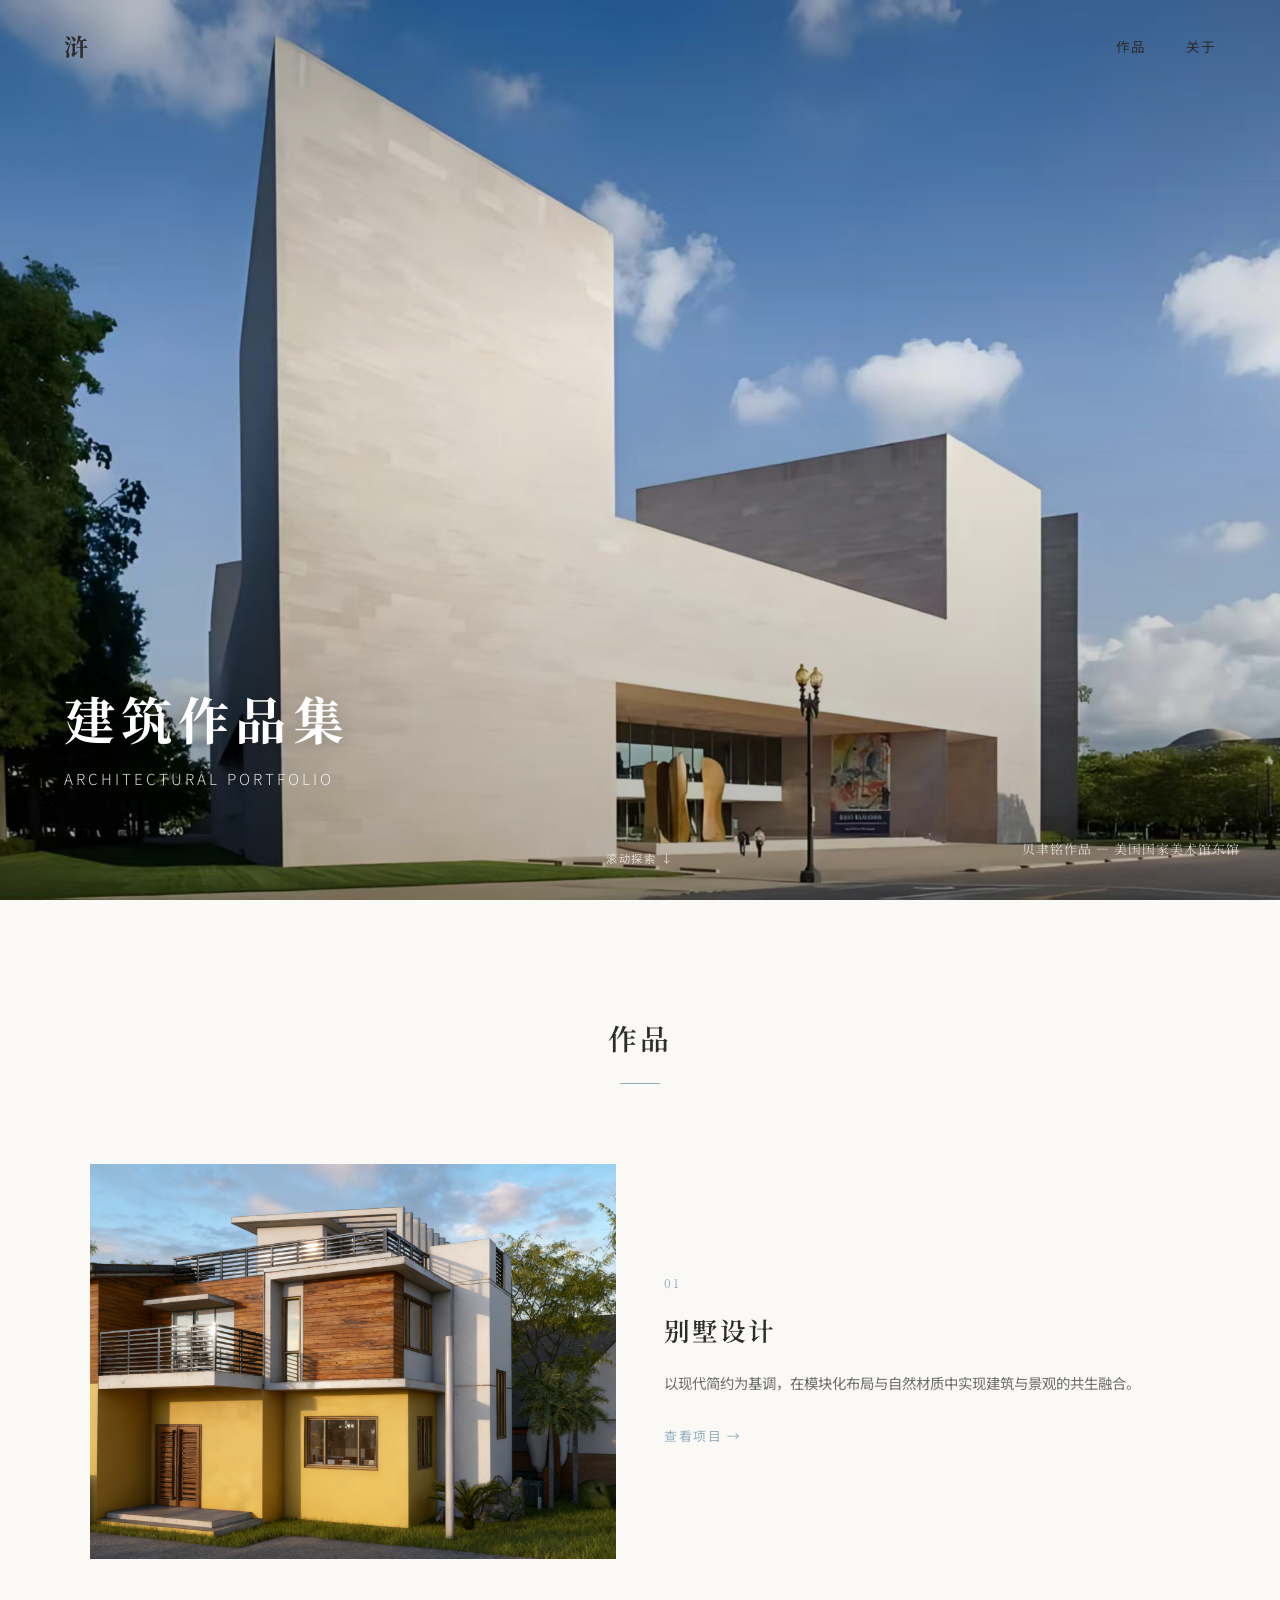
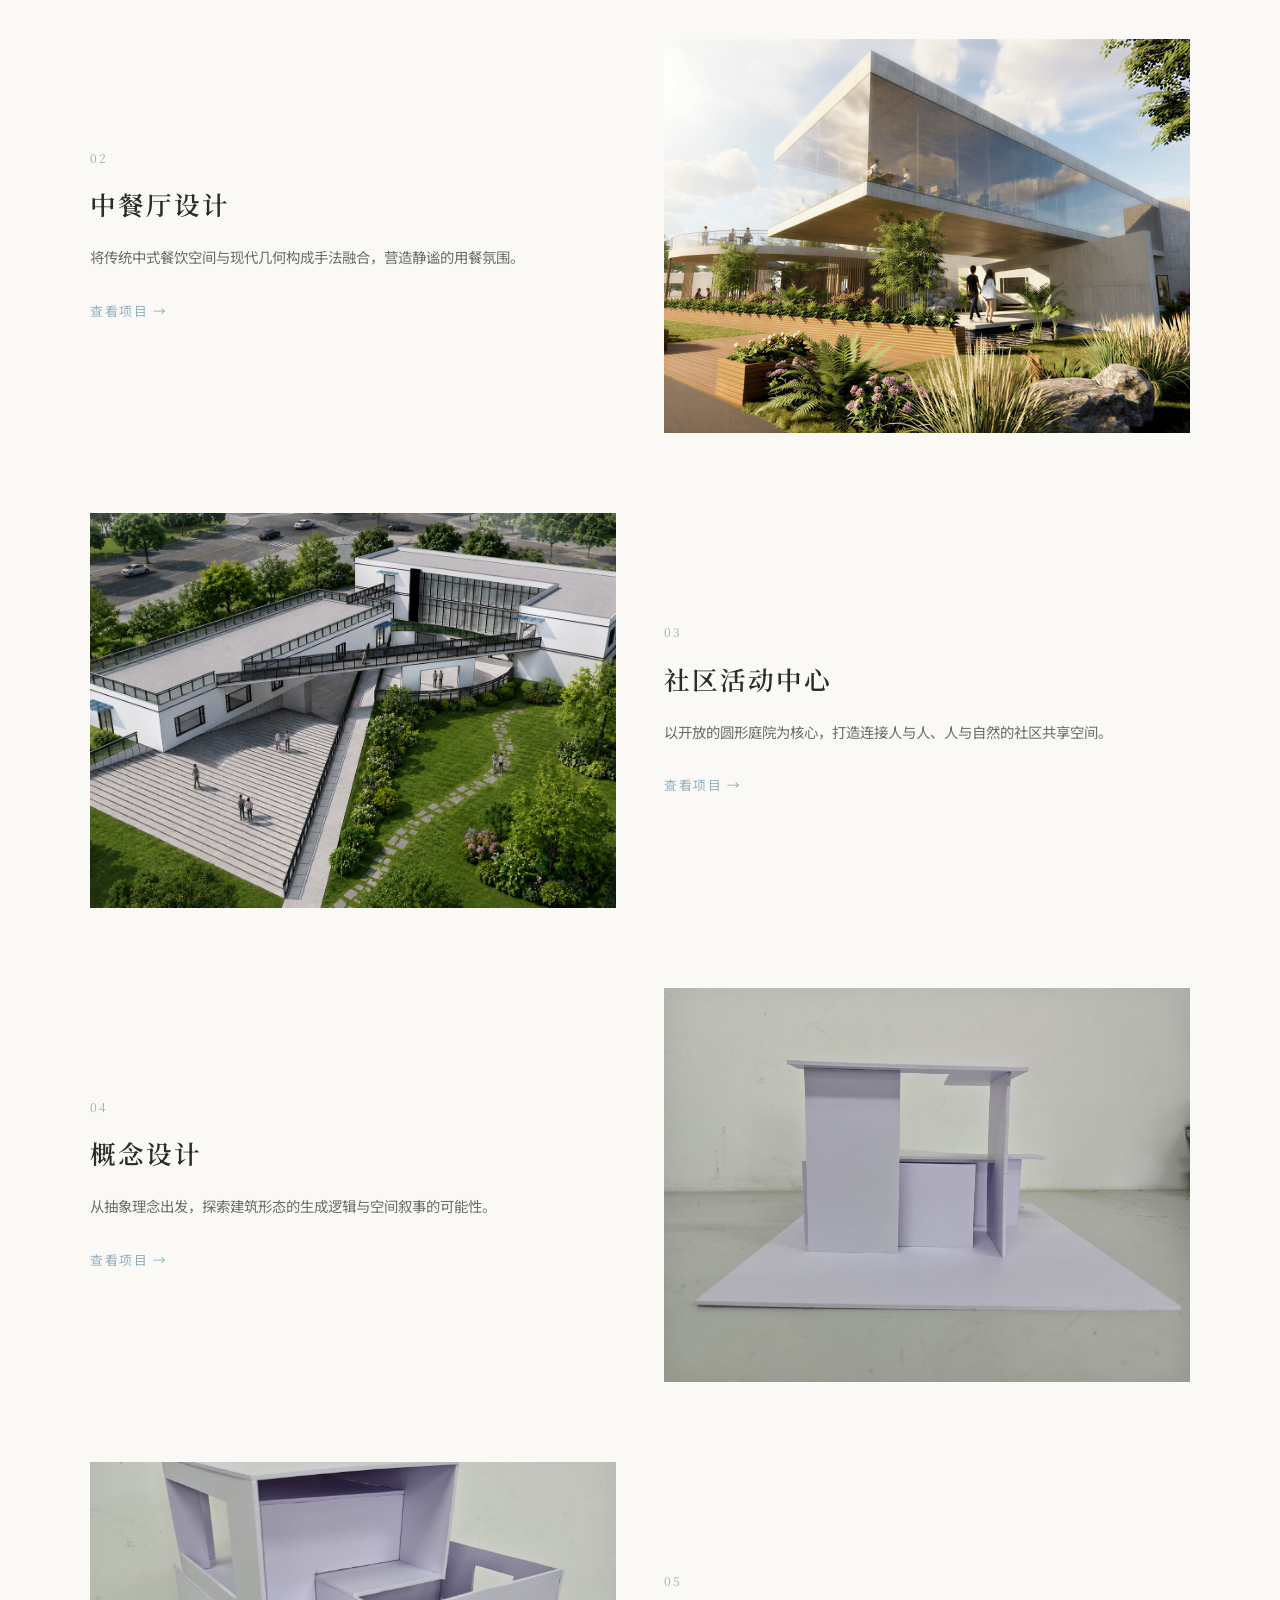
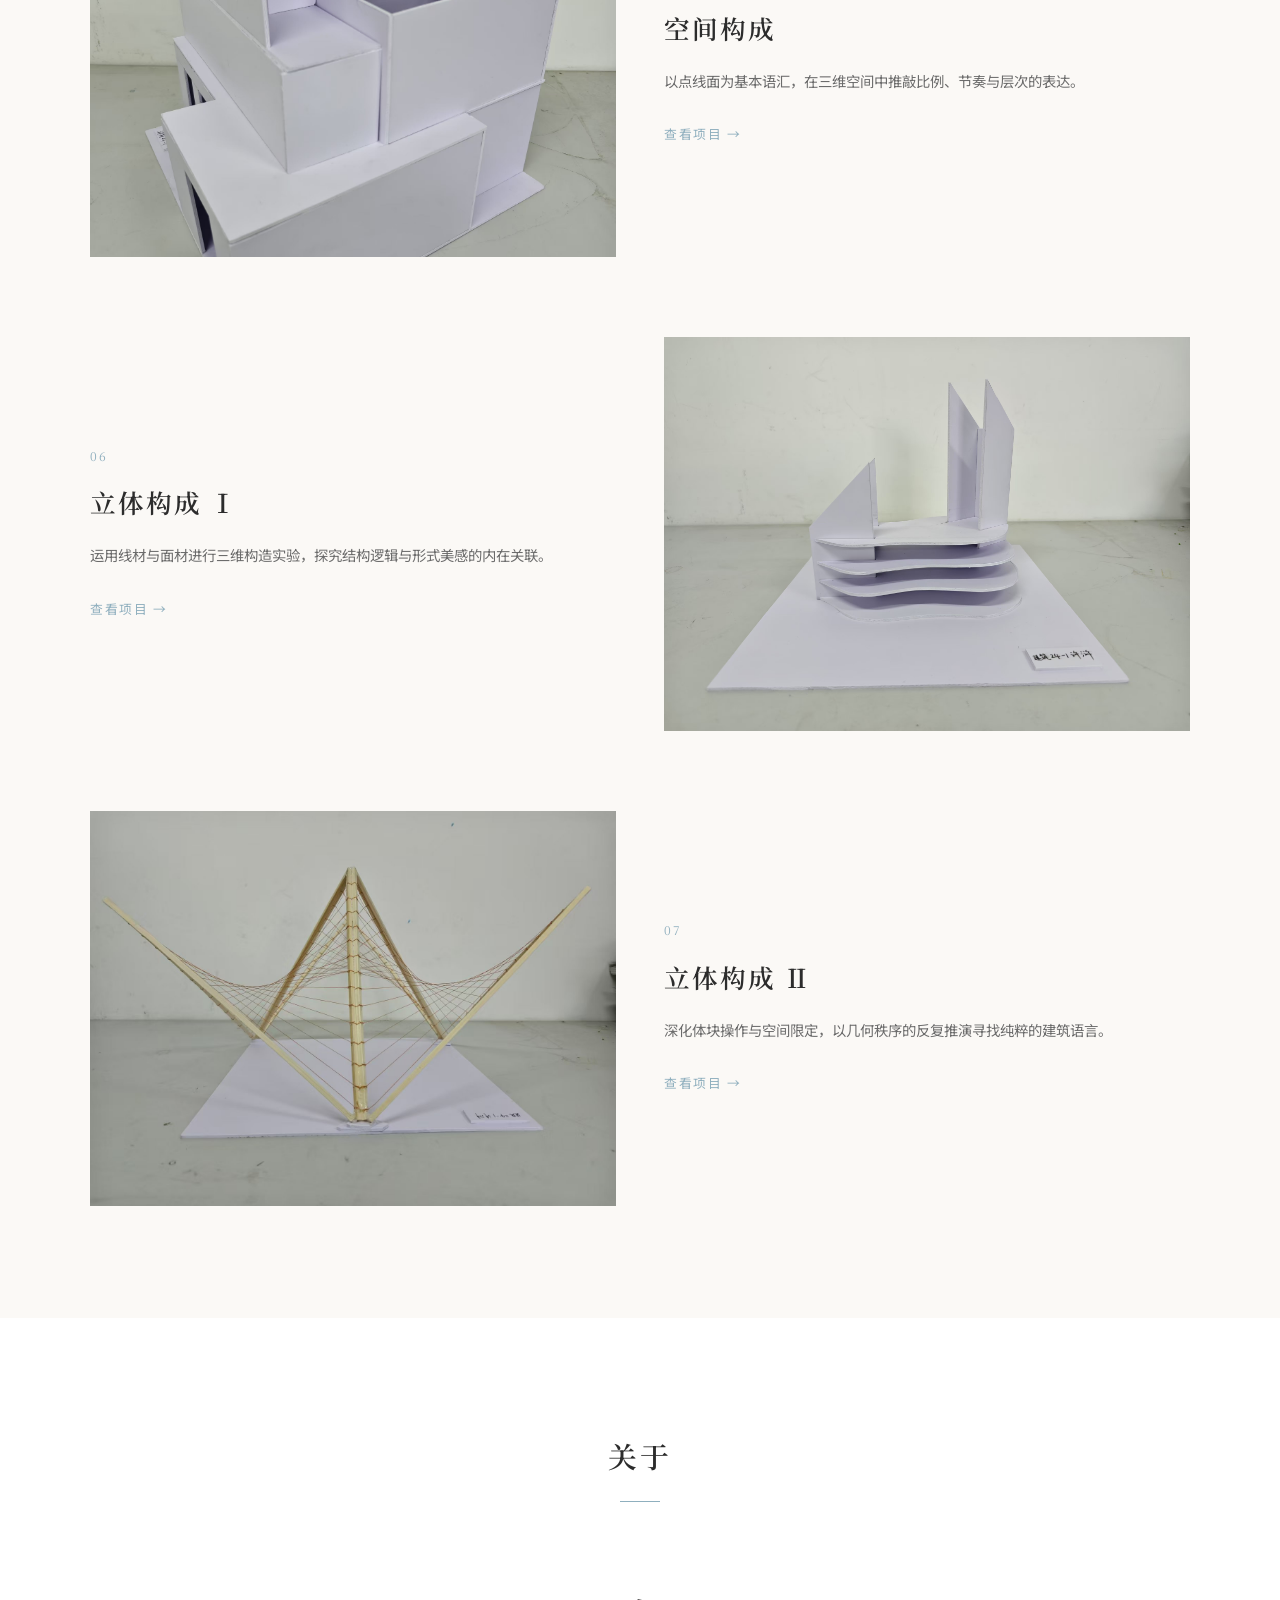
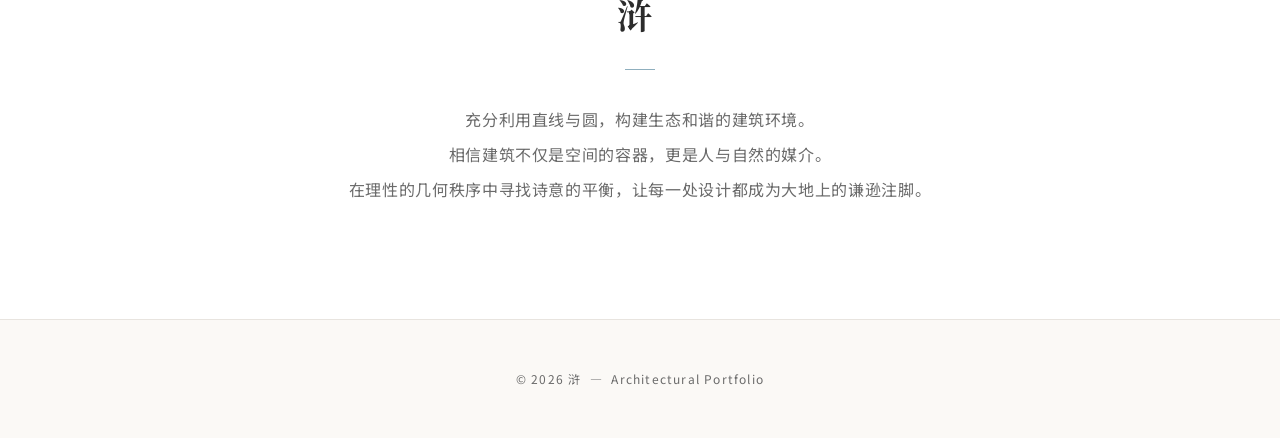
==== index.html @ f5b25f23 "建筑作品集 - 日系极简风格" ====
<!DOCTYPE html>
<html lang="zh-CN">
<head>
  <meta charset="UTF-8">
  <meta name="viewport" content="width=device-width, initial-scale=1.0">
  <title>浒 — 建筑设计作品集</title>
  <link rel="stylesheet" href="css/style.css">
</head>
<body>

  <!-- 导航栏 -->
  <nav class="nav" id="nav">
    <a href="#" class="nav-logo">浒</a>
    <ul class="nav-links">
      <li><a href="#projects">作品</a></li>
      <li><a href="#about">关于</a></li>
    </ul>
  </nav>

  <!-- 首屏大图 -->
  <section class="hero" id="hero">
    <img src="images/hero.jpg" alt="美国国家美术馆东馆 — 贝聿铭作品" class="hero-image" id="heroImg">
    <div class="hero-overlay"></div>
    <div class="hero-content">
      <h1 class="hero-title">建筑作品集</h1>
      <p class="hero-subtitle">ARCHITECTURAL PORTFOLIO</p>
    </div>
    <div class="hero-caption">贝聿铭作品 — 美国国家美术馆东馆</div>
    <div class="hero-scroll" id="heroScroll">滚动探索 ↓</div>
  </section>

  <!-- 作品列表 -->
  <section class="section projects" id="projects">
    <div class="section-header">
      <h2 class="section-title">作品</h2>
      <span class="section-line"></span>
    </div>

    <div class="projects-grid">

      <!-- 项目一：别墅 -->
      <a href="villa.html" class="project-card fade-in">
        <div class="project-image-wrap">
          <img src="images/villa/thumb.jpg" alt="别墅设计">
        </div>
        <div class="project-info">
          <p class="project-number">01</p>
          <h3 class="project-name">别墅设计</h3>
          <p class="project-desc">以现代简约为基调，在模块化布局与自然材质中实现建筑与景观的共生融合。</p>
          <span class="project-link">查看项目 →</span>
        </div>
      </a>

      <!-- 项目二：餐厅 -->
      <a href="restaurant.html" class="project-card fade-in">
        <div class="project-image-wrap">
          <img src="images/restaurant/thumb.jpg" alt="中餐厅设计">
        </div>
        <div class="project-info">
          <p class="project-number">02</p>
          <h3 class="project-name">中餐厅设计</h3>
          <p class="project-desc">将传统中式餐饮空间与现代几何构成手法融合，营造静谧的用餐氛围。</p>
          <span class="project-link">查看项目 →</span>
        </div>
      </a>

      <!-- 项目三：社区活动中心 -->
      <a href="community.html" class="project-card fade-in">
        <div class="project-image-wrap">
          <img src="images/community/thumb.jpg" alt="社区活动中心">
        </div>
        <div class="project-info">
          <p class="project-number">03</p>
          <h3 class="project-name">社区活动中心</h3>
          <p class="project-desc">以开放的圆形庭院为核心，打造连接人与人、人与自然的社区共享空间。</p>
          <span class="project-link">查看项目 →</span>
        </div>
      </a>

      <!-- 模块四：概念设计 -->
      <a href="concept.html" class="project-card fade-in">
        <div class="project-image-wrap">
          <img src="images/concept/thumb.jpg" alt="概念设计">
        </div>
        <div class="project-info">
          <p class="project-number">04</p>
          <h3 class="project-name">概念设计</h3>
          <p class="project-desc">从抽象理念出发，探索建筑形态的生成逻辑与空间叙事的可能性。</p>
          <span class="project-link">查看项目 →</span>
        </div>
      </a>

      <!-- 模块五：空间构成 -->
      <a href="spatial.html" class="project-card fade-in">
        <div class="project-image-wrap">
          <img src="images/spatial/thumb.jpg" alt="空间构成">
        </div>
        <div class="project-info">
          <p class="project-number">05</p>
          <h3 class="project-name">空间构成</h3>
          <p class="project-desc">以点线面为基本语汇，在三维空间中推敲比例、节奏与层次的表达。</p>
          <span class="project-link">查看项目 →</span>
        </div>
      </a>

      <!-- 模块六：立体构成 Ⅰ -->
      <a href="solid1.html" class="project-card fade-in">
        <div class="project-image-wrap">
          <img src="images/solid1/thumb.jpg" alt="立体构成 Ⅰ">
        </div>
        <div class="project-info">
          <p class="project-number">06</p>
          <h3 class="project-name">立体构成 Ⅰ</h3>
          <p class="project-desc">运用线材与面材进行三维构造实验，探究结构逻辑与形式美感的内在关联。</p>
          <span class="project-link">查看项目 →</span>
        </div>
      </a>

      <!-- 模块七：立体构成 Ⅱ -->
      <a href="solid2.html" class="project-card fade-in">
        <div class="project-image-wrap">
          <img src="images/solid2/thumb.jpg" alt="立体构成 Ⅱ">
        </div>
        <div class="project-info">
          <p class="project-number">07</p>
          <h3 class="project-name">立体构成 Ⅱ</h3>
          <p class="project-desc">深化体块操作与空间限定，以几何秩序的反复推演寻找纯粹的建筑语言。</p>
          <span class="project-link">查看项目 →</span>
        </div>
      </a>

    </div>
  </section>

  <!-- 关于我 -->
  <section class="section about" id="about">
    <div class="section-header">
      <h2 class="section-title">关于</h2>
      <span class="section-line"></span>
    </div>
    <div class="about-inner fade-in">
      <h3 class="about-name">浒</h3>
      <p class="about-philosophy">
        充分利用直线与圆，构建生态和谐的建筑环境。<br>
        相信建筑不仅是空间的容器，更是人与自然的媒介。<br>
        在理性的几何秩序中寻找诗意的平衡，让每一处设计都成为大地上的谦逊注脚。
      </p>
    </div>
  </section>

  <!-- 页脚 -->
  <footer class="footer">
    <p class="footer-text">© 2026 浒 &nbsp;—&nbsp; Architectural Portfolio</p>
  </footer>

  <script src="js/main.js"></script>
</body>
</html>
---- css/style.css ----
/* ===== 日系极简 建筑作品集 ===== */
/* 浒 — Architectural Portfolio */

@import url('https://fonts.googleapis.com/css2?family=Noto+Sans+SC:wght@300;400;500&family=Noto+Serif+SC:wght@400;600;700&display=swap');

:root {
  --white: #FFFFFF;
  --cream: #FBF9F6;
  --light-blue: #C4DCE8;
  --blue-gray: #8FAFBE;
  --text: #2C2C2C;
  --text-light: #6B6B6B;
  --border: #E8E4DF;
  --shadow: rgba(0, 0, 0, 0.04);
  --transition: 0.4s cubic-bezier(0.25, 0.46, 0.45, 0.94);
}

* {
  margin: 0;
  padding: 0;
  box-sizing: border-box;
}

html {
  scroll-behavior: smooth;
  font-size: 16px;
}

body {
  font-family: 'Noto Sans SC', -apple-system, 'Microsoft YaHei', sans-serif;
  color: var(--text);
  background: var(--white);
  line-height: 1.8;
  -webkit-font-smoothing: antialiased;
}

/* ===== 导航 ===== */
.nav {
  position: fixed;
  top: 0;
  left: 0;
  right: 0;
  z-index: 100;
  padding: 1.5rem 4rem;
  display: flex;
  justify-content: space-between;
  align-items: center;
  transition: background 0.4s ease, padding 0.4s ease;
}

.nav.scrolled {
  background: rgba(255, 255, 255, 0.92);
  backdrop-filter: blur(12px);
  padding: 0.8rem 4rem;
  border-bottom: 1px solid var(--border);
}

.nav-logo {
  font-family: 'Noto Serif SC', serif;
  font-size: 1.5rem;
  font-weight: 700;
  letter-spacing: 0.15em;
  color: var(--text);
  text-decoration: none;
}

.nav-links {
  display: flex;
  gap: 2.5rem;
  list-style: none;
}

.nav-links a {
  text-decoration: none;
  color: var(--text);
  font-size: 0.85rem;
  font-weight: 400;
  letter-spacing: 0.08em;
  position: relative;
  padding-bottom: 4px;
}

.nav-links a::after {
  content: '';
  position: absolute;
  bottom: 0;
  left: 0;
  width: 0;
  height: 1px;
  background: var(--blue-gray);
  transition: width var(--transition);
}

.nav-links a:hover::after {
  width: 100%;
}

/* ===== 首屏大图 ===== */
.hero {
  position: relative;
  width: 100%;
  height: 100vh;
  overflow: hidden;
}

.hero-image {
  width: 100%;
  height: 100%;
  object-fit: cover;
  animation: heroZoom 1.6s ease-out;
}

@keyframes heroZoom {
  from {
    transform: scale(1.08);
  }
  to {
    transform: scale(1);
  }
}

.hero-overlay {
  position: absolute;
  inset: 0;
  background: linear-gradient(
    to bottom,
    rgba(0, 0, 0, 0.15) 0%,
    rgba(0, 0, 0, 0.05) 40%,
    rgba(0, 0, 0, 0.3) 100%
  );
}

.hero-content {
  position: absolute;
  bottom: 12%;
  left: 4rem;
  color: #fff;
}

.hero-title {
  font-family: 'Noto Serif SC', serif;
  font-size: 3.2rem;
  font-weight: 700;
  letter-spacing: 0.12em;
  line-height: 1.3;
  text-shadow: 0 2px 20px rgba(0, 0, 0, 0.2);
}

.hero-subtitle {
  margin-top: 0.8rem;
  font-size: 0.95rem;
  font-weight: 300;
  letter-spacing: 0.2em;
  opacity: 0.85;
}

.hero-caption {
  position: absolute;
  bottom: 2.5rem;
  right: 2.5rem;
  color: rgba(255, 255, 255, 0.75);
  font-family: 'Noto Serif SC', serif;
  font-size: 0.8rem;
  letter-spacing: 0.08em;
}

.hero-scroll {
  position: absolute;
  bottom: 2rem;
  left: 50%;
  transform: translateX(-50%);
  color: rgba(255, 255, 255, 0.7);
  font-size: 0.7rem;
  letter-spacing: 0.15em;
  animation: scrollBounce 2s ease-in-out infinite;
  cursor: pointer;
}

@keyframes scrollBounce {
  0%, 100% { transform: translateX(-50%) translateY(0); opacity: 0.7; }
  50% { transform: translateX(-50%) translateY(8px); opacity: 0.4; }
}

/* ===== 区块通用 ===== */
.section {
  padding: 7rem 4rem;
}

.section-header {
  text-align: center;
  margin-bottom: 5rem;
}

.section-title {
  font-family: 'Noto Serif SC', serif;
  font-size: 1.8rem;
  font-weight: 600;
  letter-spacing: 0.1em;
  color: var(--text);
}

.section-line {
  display: block;
  width: 40px;
  height: 1px;
  background: var(--blue-gray);
  margin: 1.2rem auto 0;
}

/* ===== 项目列表 ===== */
.projects {
  background: var(--cream);
}

.projects-grid {
  display: flex;
  flex-direction: column;
  gap: 5rem;
  max-width: 1100px;
  margin: 0 auto;
}

.project-card {
  display: grid;
  grid-template-columns: 1fr 1fr;
  gap: 3rem;
  align-items: center;
  cursor: pointer;
  text-decoration: none;
  color: var(--text);
}

.project-card:nth-child(even) {
  direction: rtl;
}

.project-card:nth-child(even) .project-info {
  direction: ltr;
}

.project-image-wrap {
  position: relative;
  overflow: hidden;
  aspect-ratio: 4 / 3;
  direction: ltr;
}

.project-image-wrap img {
  width: 100%;
  height: 100%;
  object-fit: cover;
  transition: transform 0.6s cubic-bezier(0.25, 0.46, 0.45, 0.94);
}

.project-card:hover .project-image-wrap img {
  transform: scale(1.04);
}

.project-info {
  direction: ltr;
}

.project-number {
  font-family: 'Noto Serif SC', serif;
  font-size: 0.75rem;
  color: var(--blue-gray);
  letter-spacing: 0.2em;
  margin-bottom: 0.8rem;
}

.project-name {
  font-family: 'Noto Serif SC', serif;
  font-size: 1.6rem;
  font-weight: 600;
  letter-spacing: 0.08em;
  margin-bottom: 1rem;
}

.project-desc {
  font-size: 0.9rem;
  color: var(--text-light);
  line-height: 1.9;
  margin-bottom: 1.5rem;
}

.project-link {
  display: inline-flex;
  align-items: center;
  gap: 0.5rem;
  font-size: 0.8rem;
  letter-spacing: 0.12em;
  color: var(--blue-gray);
  padding-bottom: 2px;
  border-bottom: 1px solid transparent;
  transition: border-color var(--transition);
}

.project-card:hover .project-link {
  border-bottom-color: var(--blue-gray);
}

/* ===== 关于我 ===== */
.about {
  background: var(--white);
}

.about-inner {
  max-width: 720px;
  margin: 0 auto;
  text-align: center;
}

.about-name {
  font-family: 'Noto Serif SC', serif;
  font-size: 2.2rem;
  font-weight: 700;
  letter-spacing: 0.3em;
  margin-bottom: 1.5rem;
}

.about-philosophy {
  font-size: 1rem;
  color: var(--text-light);
  line-height: 2.2;
  letter-spacing: 0.04em;
}

.about-philosophy::before {
  content: '';
  display: block;
  width: 30px;
  height: 1px;
  background: var(--blue-gray);
  margin: 0 auto 2rem;
}

/* ===== 页脚 ===== */
.footer {
  background: var(--cream);
  padding: 3rem 4rem;
  text-align: center;
  border-top: 1px solid var(--border);
}

.footer-text {
  font-size: 0.75rem;
  color: var(--text-light);
  letter-spacing: 0.1em;
}

/* ===== 项目详情页 ===== */
.detail-page {
  padding-top: 80px;
}

.detail-hero {
  width: 100%;
  max-height: 80vh;
  overflow: hidden;
  background: var(--cream);
  text-align: center;
}

.detail-hero img {
  max-width: 100%;
  max-height: 80vh;
  object-fit: contain;
  display: block;
  margin: 0 auto;
}

.detail-header {
  max-width: 800px;
  margin: 4rem auto 0;
  padding: 0 2rem;
  text-align: center;
}

.detail-title {
  font-family: 'Noto Serif SC', serif;
  font-size: 2rem;
  font-weight: 700;
  letter-spacing: 0.1em;
}

.detail-subtitle {
  display: block;
  font-size: 0.85rem;
  color: var(--blue-gray);
  letter-spacing: 0.2em;
  margin-top: 0.8rem;
}

.detail-gallery {
  max-width: 1000px;
  margin: 4rem auto;
  padding: 0 2rem;
  display: flex;
  flex-direction: column;
  gap: 2.5rem;
}

.detail-gallery img {
  width: 100%;
  display: block;
  box-shadow: 0 2px 20px var(--shadow);
}

/* ===== 返回按钮 ===== */
.back-link {
  position: fixed;
  top: 1.5rem;
  left: 2rem;
  z-index: 100;
  display: flex;
  align-items: center;
  gap: 0.5rem;
  text-decoration: none;
  color: var(--text);
  font-size: 0.8rem;
  letter-spacing: 0.1em;
  padding: 0.5rem 1rem;
  background: rgba(255, 255, 255, 0.85);
  backdrop-filter: blur(8px);
  border-radius: 2px;
}

.back-link:hover {
  background: rgba(255, 255, 255, 1);
}

/* ===== 渐入动画 ===== */
.fade-in {
  opacity: 0;
  transform: translateY(30px);
  transition: opacity 0.8s ease, transform 0.8s ease;
}

.fade-in.visible {
  opacity: 1;
  transform: translateY(0);
}

/* ===== 响应式 ===== */
@media (max-width: 768px) {
  .nav {
    padding: 1rem 1.5rem;
  }
  .nav.scrolled {
    padding: 0.6rem 1.5rem;
  }
  .nav-links {
    gap: 1.2rem;
  }
  .nav-links a {
    font-size: 0.75rem;
  }

  .hero-content {
    left: 1.5rem;
  }
  .hero-title {
    font-size: 2rem;
  }
  .hero-subtitle {
    font-size: 0.8rem;
  }
  .hero-caption {
    bottom: 1.5rem;
    right: 1.2rem;
    font-size: 0.7rem;
  }

  .section {
    padding: 4rem 1.5rem;
  }
  .section-title {
    font-size: 1.4rem;
  }

  .project-card {
    grid-template-columns: 1fr;
    gap: 1.5rem;
  }
  .project-card:nth-child(even) {
    direction: ltr;
  }
  .project-name {
    font-size: 1.3rem;
  }

  .about-name {
    font-size: 1.6rem;
  }
  .about-philosophy {
    font-size: 0.9rem;
  }

  .detail-title {
    font-size: 1.5rem;
  }
}
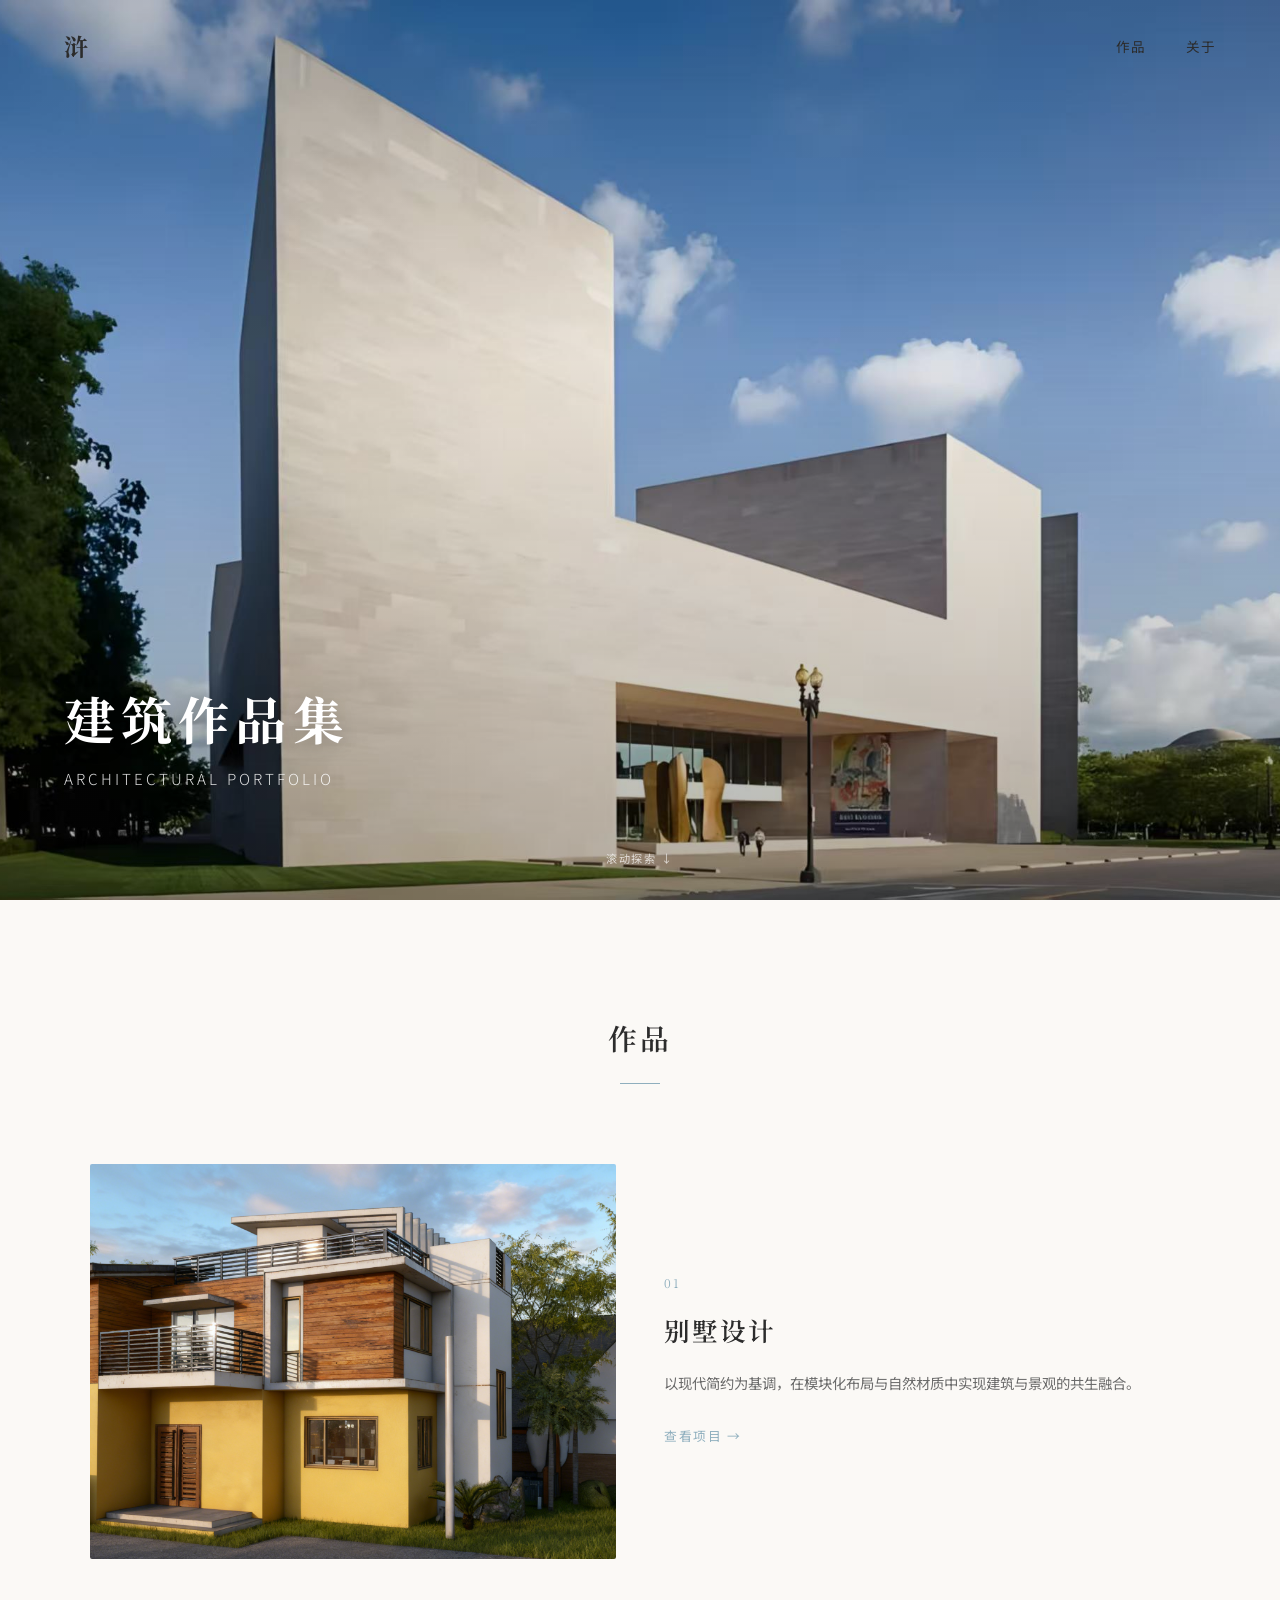
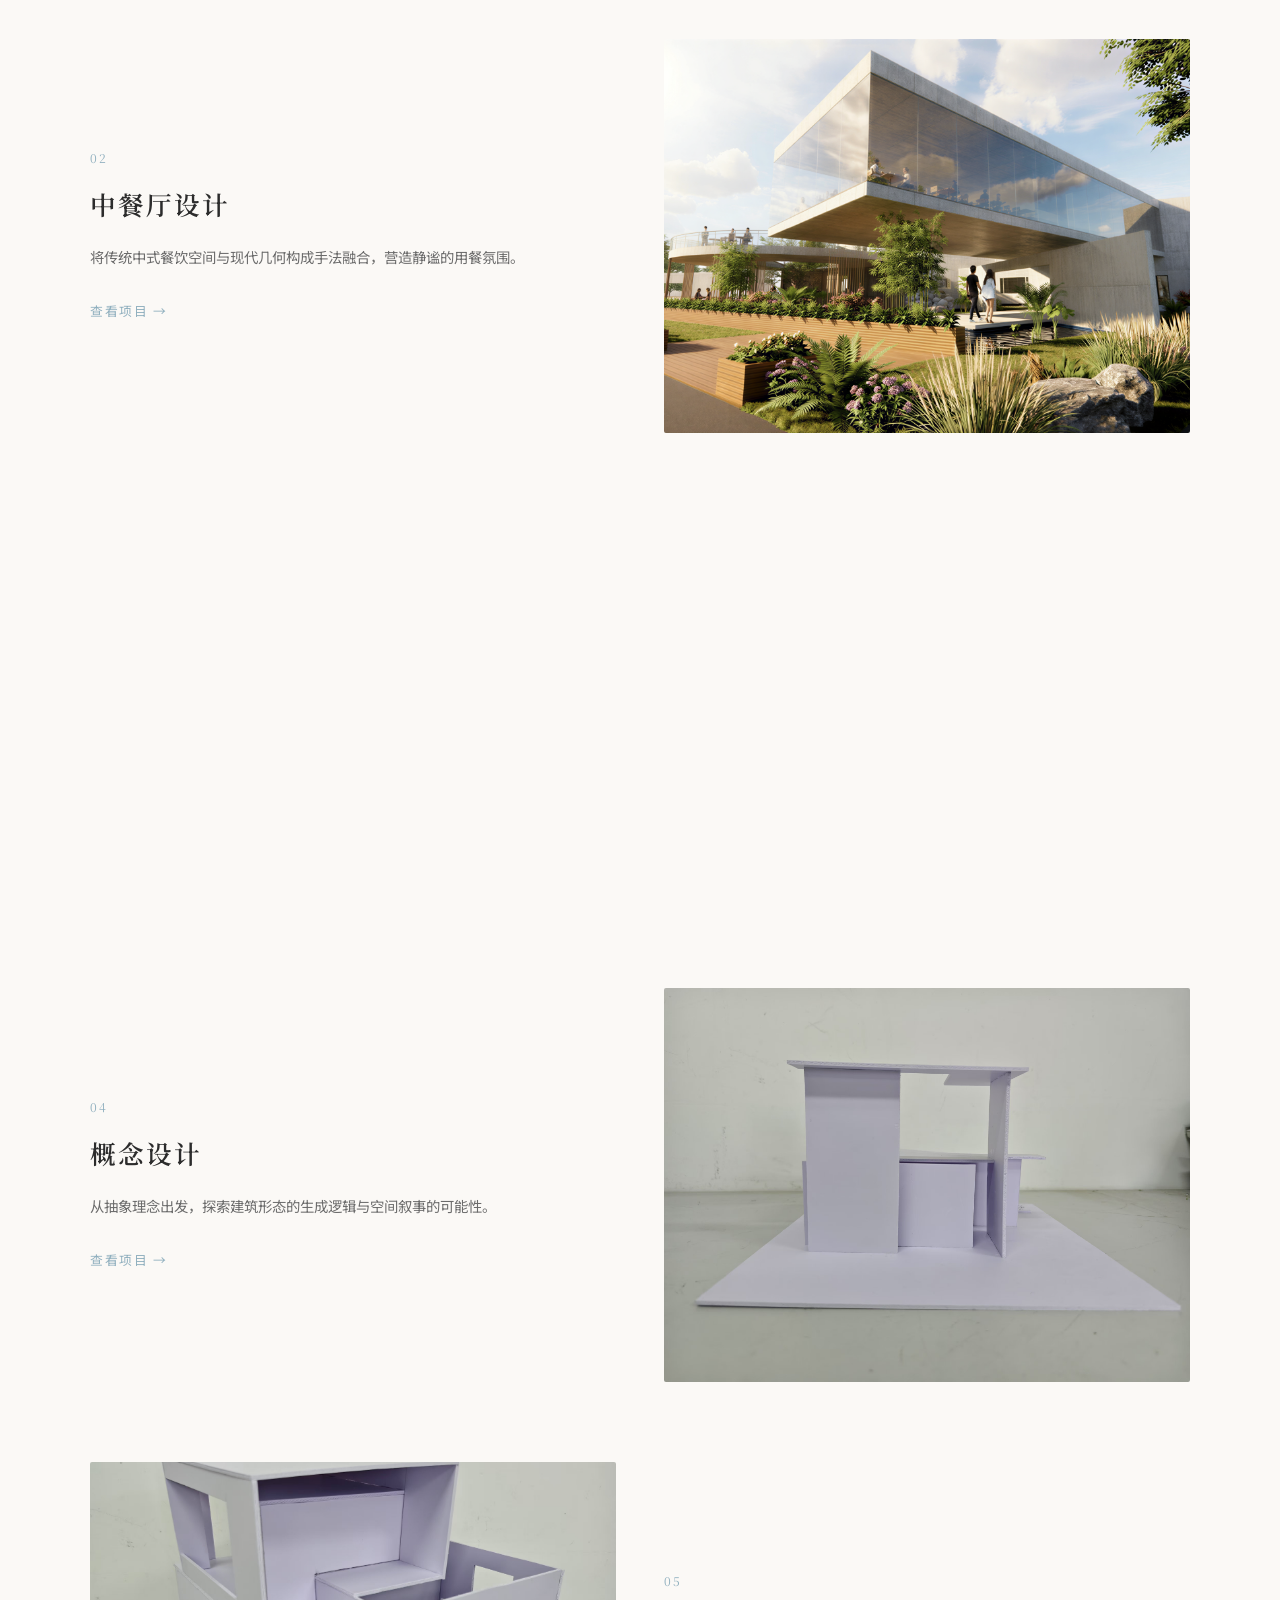
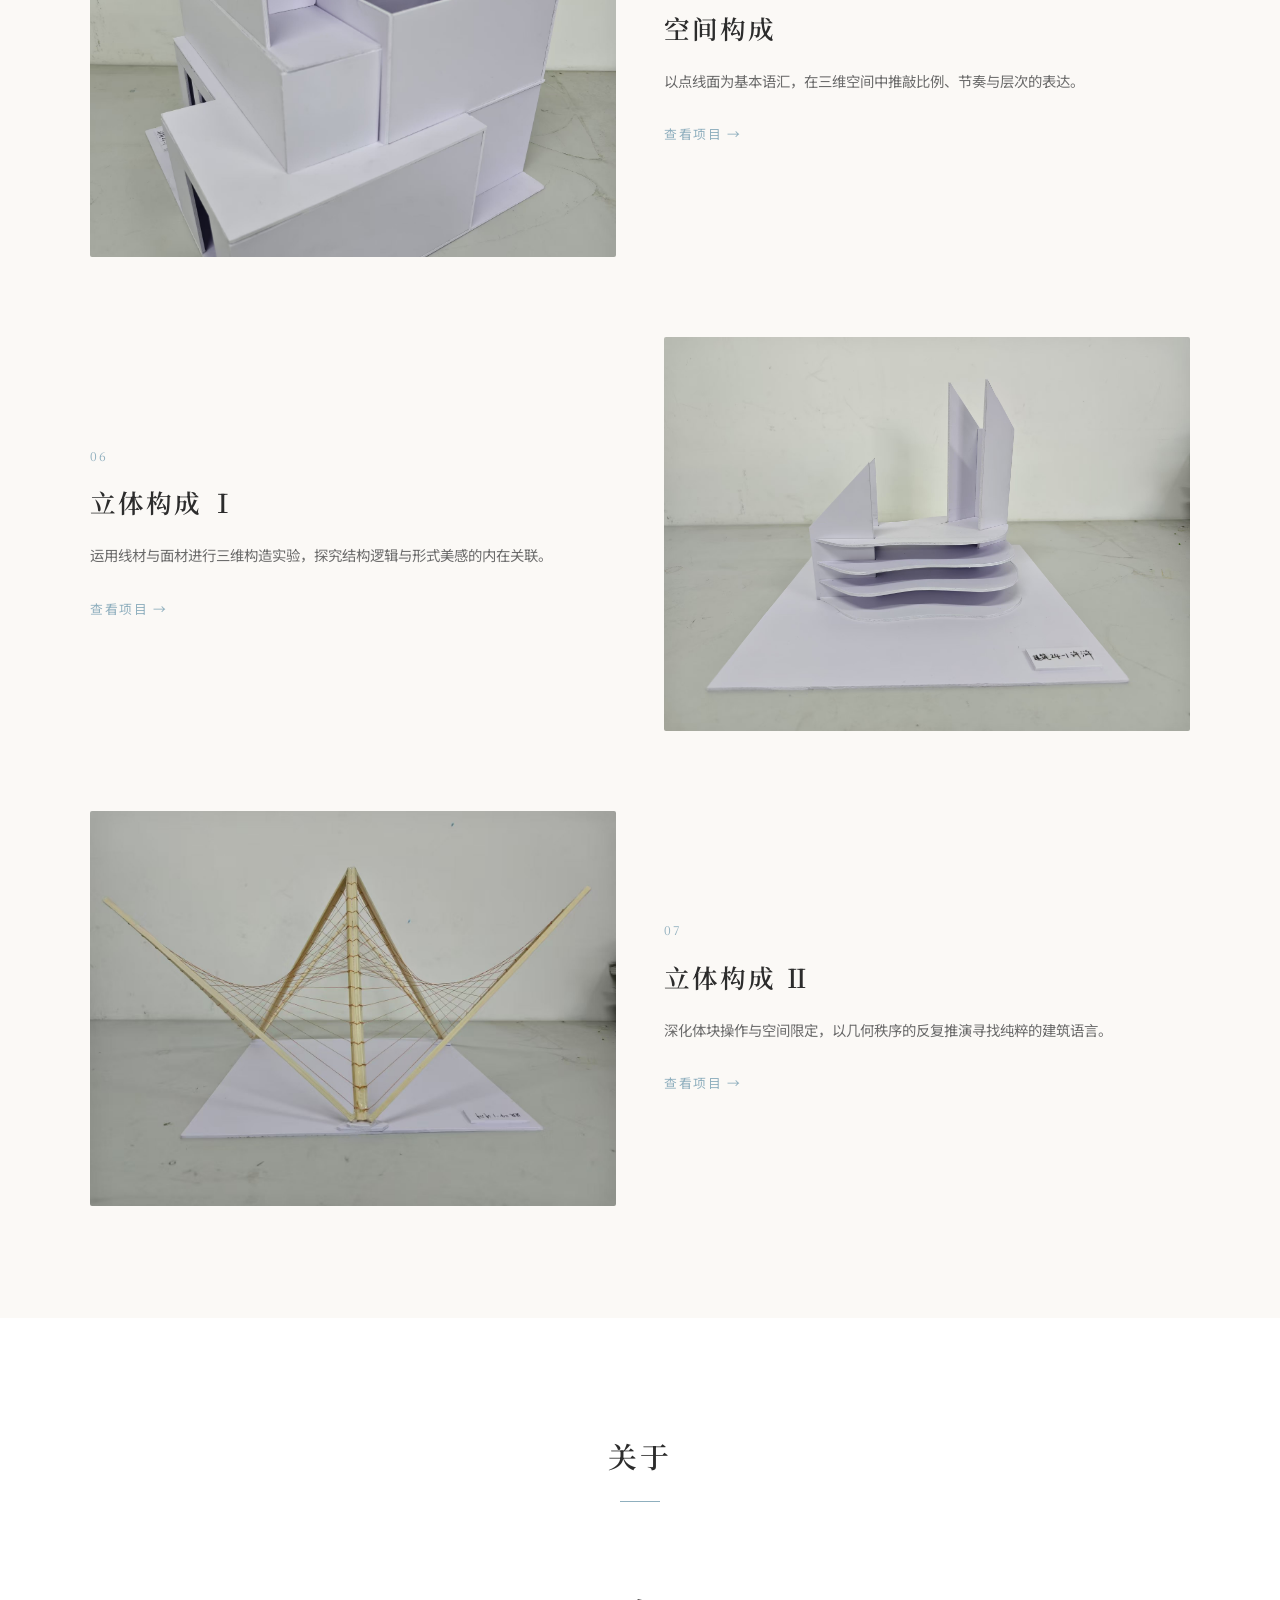
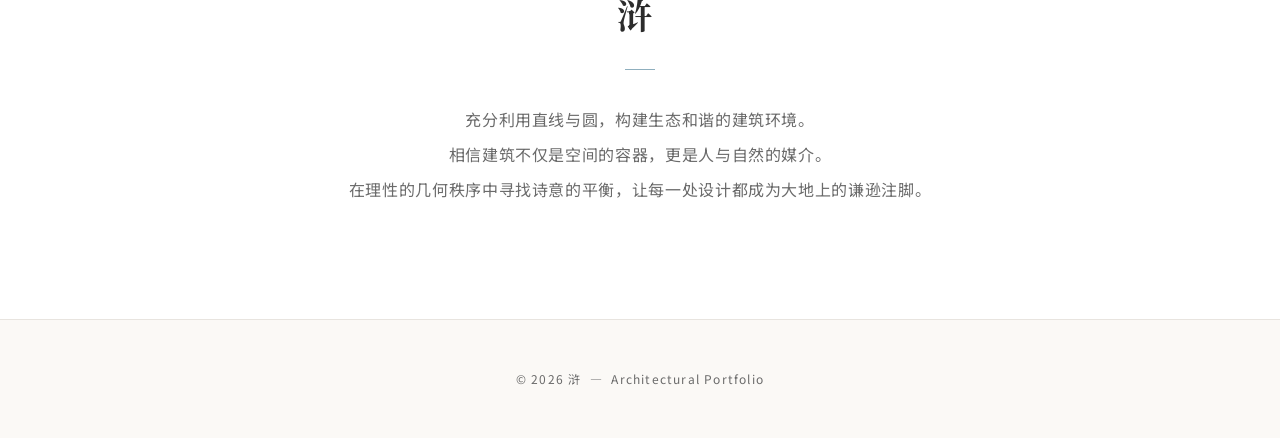
==== commit 50859f0d: "UI升级：灯箱效果、滚动进度条、回到顶部、图片懒加载、悬停动效" ====
--- a/index.html
+++ b/index.html
@@ -4,9 +4,12 @@
   <meta charset="UTF-8">
   <meta name="viewport" content="width=device-width, initial-scale=1.0">
   <title>浒 — 建筑设计作品集</title>
+  <link rel="icon" href="data:image/svg+xml,<svg xmlns='http://www.w3.org/2000/svg' viewBox='0 0 100 100'><rect width='100' height='100' rx='8' fill='%232C2C2C'/><text x='50' y='68' text-anchor='middle' fill='%23fff' font-size='52' font-family='serif'>浒</text></svg>">
   <link rel="stylesheet" href="css/style.css">
 </head>
 <body>
+
+  <div class="progress-bar"></div>
 
   <!-- 导航栏 -->
   <nav class="nav" id="nav">
@@ -25,7 +28,6 @@
       <h1 class="hero-title">建筑作品集</h1>
       <p class="hero-subtitle">ARCHITECTURAL PORTFOLIO</p>
     </div>
-    <div class="hero-caption">贝聿铭作品 — 美国国家美术馆东馆</div>
     <div class="hero-scroll" id="heroScroll">滚动探索 ↓</div>
   </section>
 
@@ -153,6 +155,7 @@
     <p class="footer-text">© 2026 浒 &nbsp;—&nbsp; Architectural Portfolio</p>
   </footer>
 
+  <button class="scroll-top" aria-label="回到顶部"></button>
   <script src="js/main.js"></script>
 </body>
 </html>
--- a/css/style.css
+++ b/css/style.css
@@ -441,6 +441,155 @@
   transform: translateY(0);
 }
 
+/* ===== 滚动进度条 ===== */
+.progress-bar {
+  position: fixed;
+  top: 0;
+  left: 0;
+  height: 2px;
+  background: var(--blue-gray);
+  z-index: 200;
+  transition: width 0.1s linear;
+}
+
+/* ===== 回到顶部 ===== */
+.scroll-top {
+  position: fixed;
+  bottom: 2rem;
+  right: 2rem;
+  z-index: 99;
+  width: 42px;
+  height: 42px;
+  border: 1px solid var(--border);
+  background: rgba(255, 255, 255, 0.9);
+  backdrop-filter: blur(8px);
+  cursor: pointer;
+  display: flex;
+  align-items: center;
+  justify-content: center;
+  opacity: 0;
+  visibility: hidden;
+  transition: opacity 0.3s ease, visibility 0.3s ease, transform 0.3s ease;
+  transform: translateY(10px);
+}
+
+.scroll-top.visible {
+  opacity: 1;
+  visibility: visible;
+  transform: translateY(0);
+}
+
+.scroll-top:hover {
+  background: var(--white);
+  border-color: var(--blue-gray);
+}
+
+.scroll-top::before {
+  content: '';
+  display: block;
+  width: 8px;
+  height: 8px;
+  border-left: 1px solid var(--text);
+  border-top: 1px solid var(--text);
+  transform: rotate(45deg) translateY(2px);
+}
+
+/* ===== 灯箱 ===== */
+.lightbox {
+  position: fixed;
+  inset: 0;
+  z-index: 999;
+  background: rgba(0, 0, 0, 0.92);
+  display: flex;
+  align-items: center;
+  justify-content: center;
+  opacity: 0;
+  visibility: hidden;
+  transition: opacity 0.3s ease, visibility 0.3s ease;
+  cursor: zoom-out;
+}
+
+.lightbox.open {
+  opacity: 1;
+  visibility: visible;
+}
+
+.lightbox img {
+  max-width: 92vw;
+  max-height: 92vh;
+  object-fit: contain;
+  cursor: default;
+  transform: scale(0.95);
+  transition: transform 0.3s ease;
+}
+
+.lightbox.open img {
+  transform: scale(1);
+}
+
+.lightbox-close {
+  position: absolute;
+  top: 1.5rem;
+  right: 2rem;
+  color: rgba(255, 255, 255, 0.6);
+  font-size: 1.5rem;
+  cursor: pointer;
+  background: none;
+  border: none;
+  padding: 0.5rem;
+  transition: color 0.2s ease;
+}
+
+.lightbox-close:hover {
+  color: #fff;
+}
+
+/* ===== 图片可点击提示 ===== */
+.detail-gallery img {
+  cursor: zoom-in;
+  transition: box-shadow 0.3s ease, transform 0.3s ease;
+}
+
+.detail-gallery img:hover {
+  box-shadow: 0 4px 30px rgba(0, 0, 0, 0.08);
+  transform: translateY(-2px);
+}
+
+/* ===== 项目卡片增强 ===== */
+.project-card {
+  transition: transform 0.4s ease;
+}
+
+.project-card:hover {
+  transform: translateY(-4px);
+}
+
+.project-image-wrap {
+  border-radius: 2px;
+}
+
+.project-image-wrap::after {
+  content: '';
+  position: absolute;
+  inset: 0;
+  background: rgba(0, 0, 0, 0);
+  transition: background 0.4s ease;
+}
+
+.project-card:hover .project-image-wrap::after {
+  background: rgba(0, 0, 0, 0.03);
+}
+
+/* ===== 图片懒加载占位 ===== */
+img[loading="lazy"] {
+  opacity: 0;
+  transition: opacity 0.5s ease;
+}
+
+img[loading="lazy"].loaded {
+  opacity: 1;
+}
+
 /* ===== 响应式 ===== */
 @media (max-width: 768px) {
   .nav {
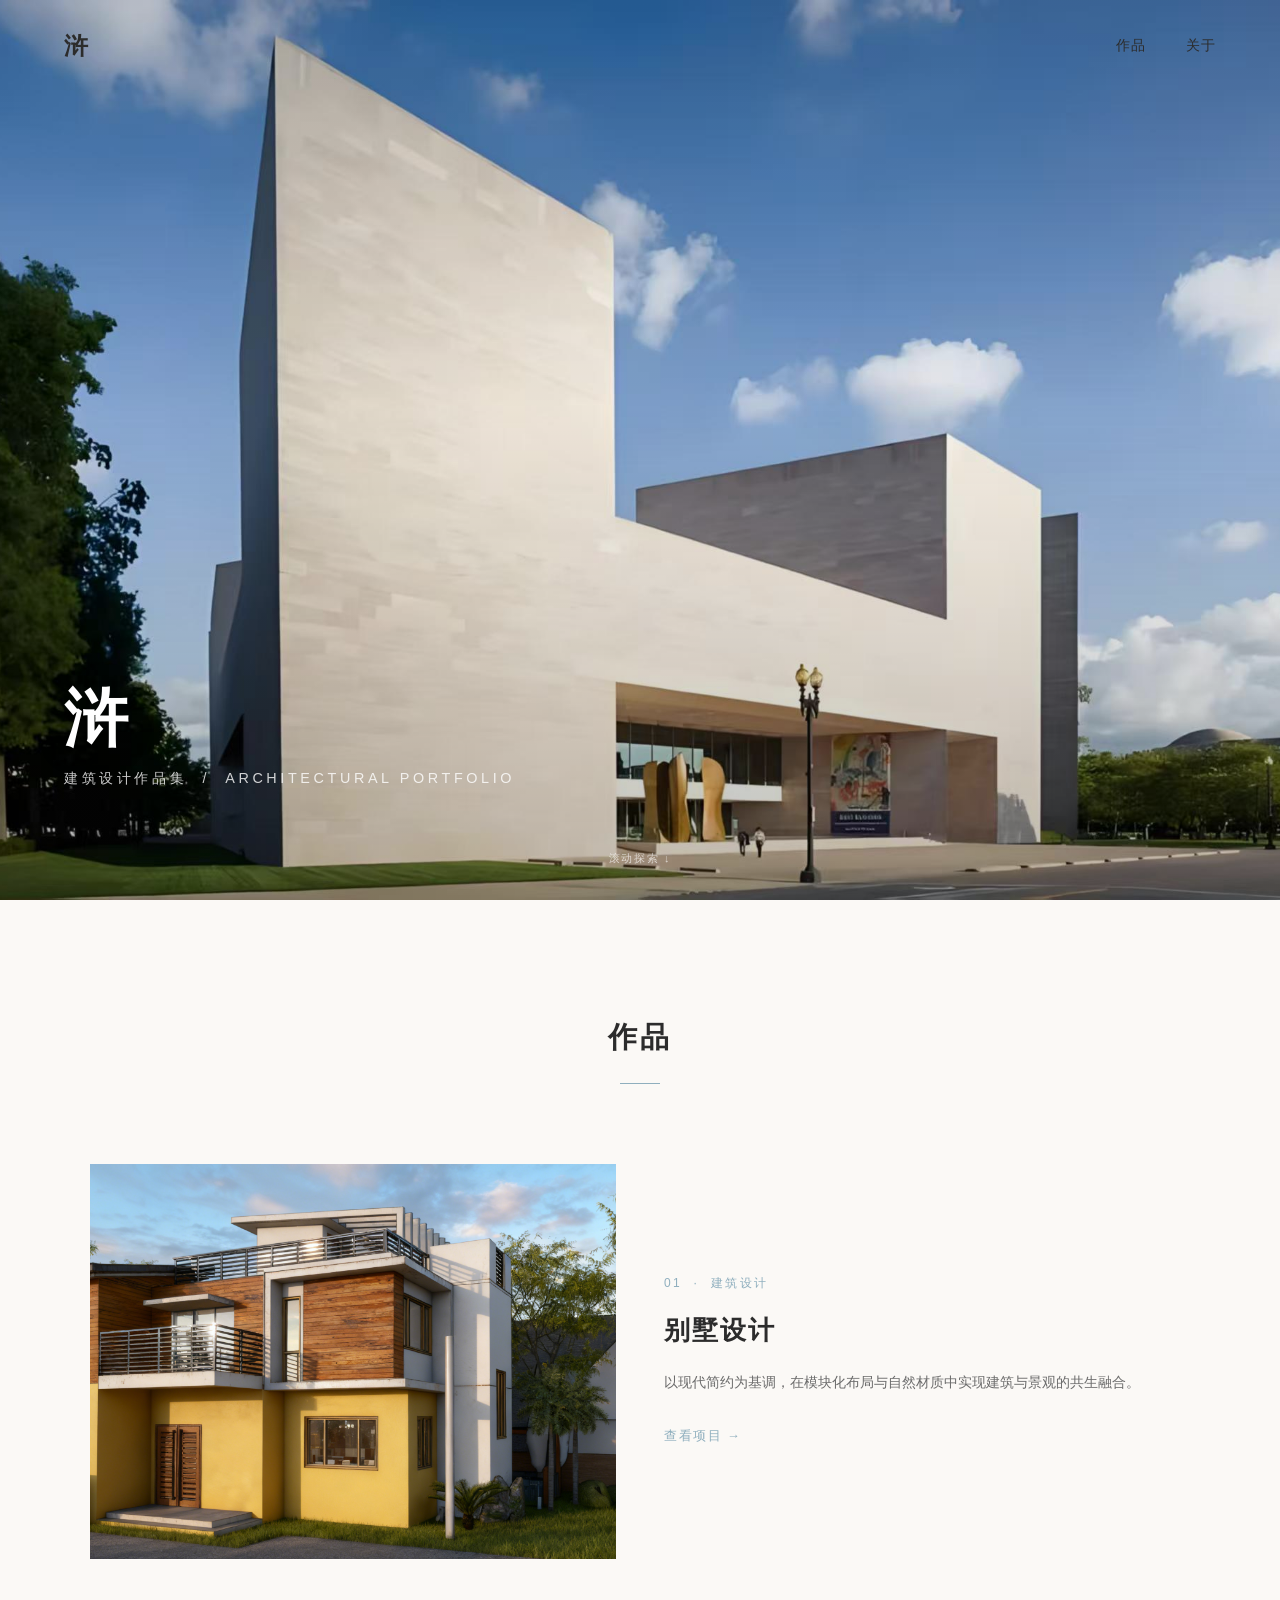
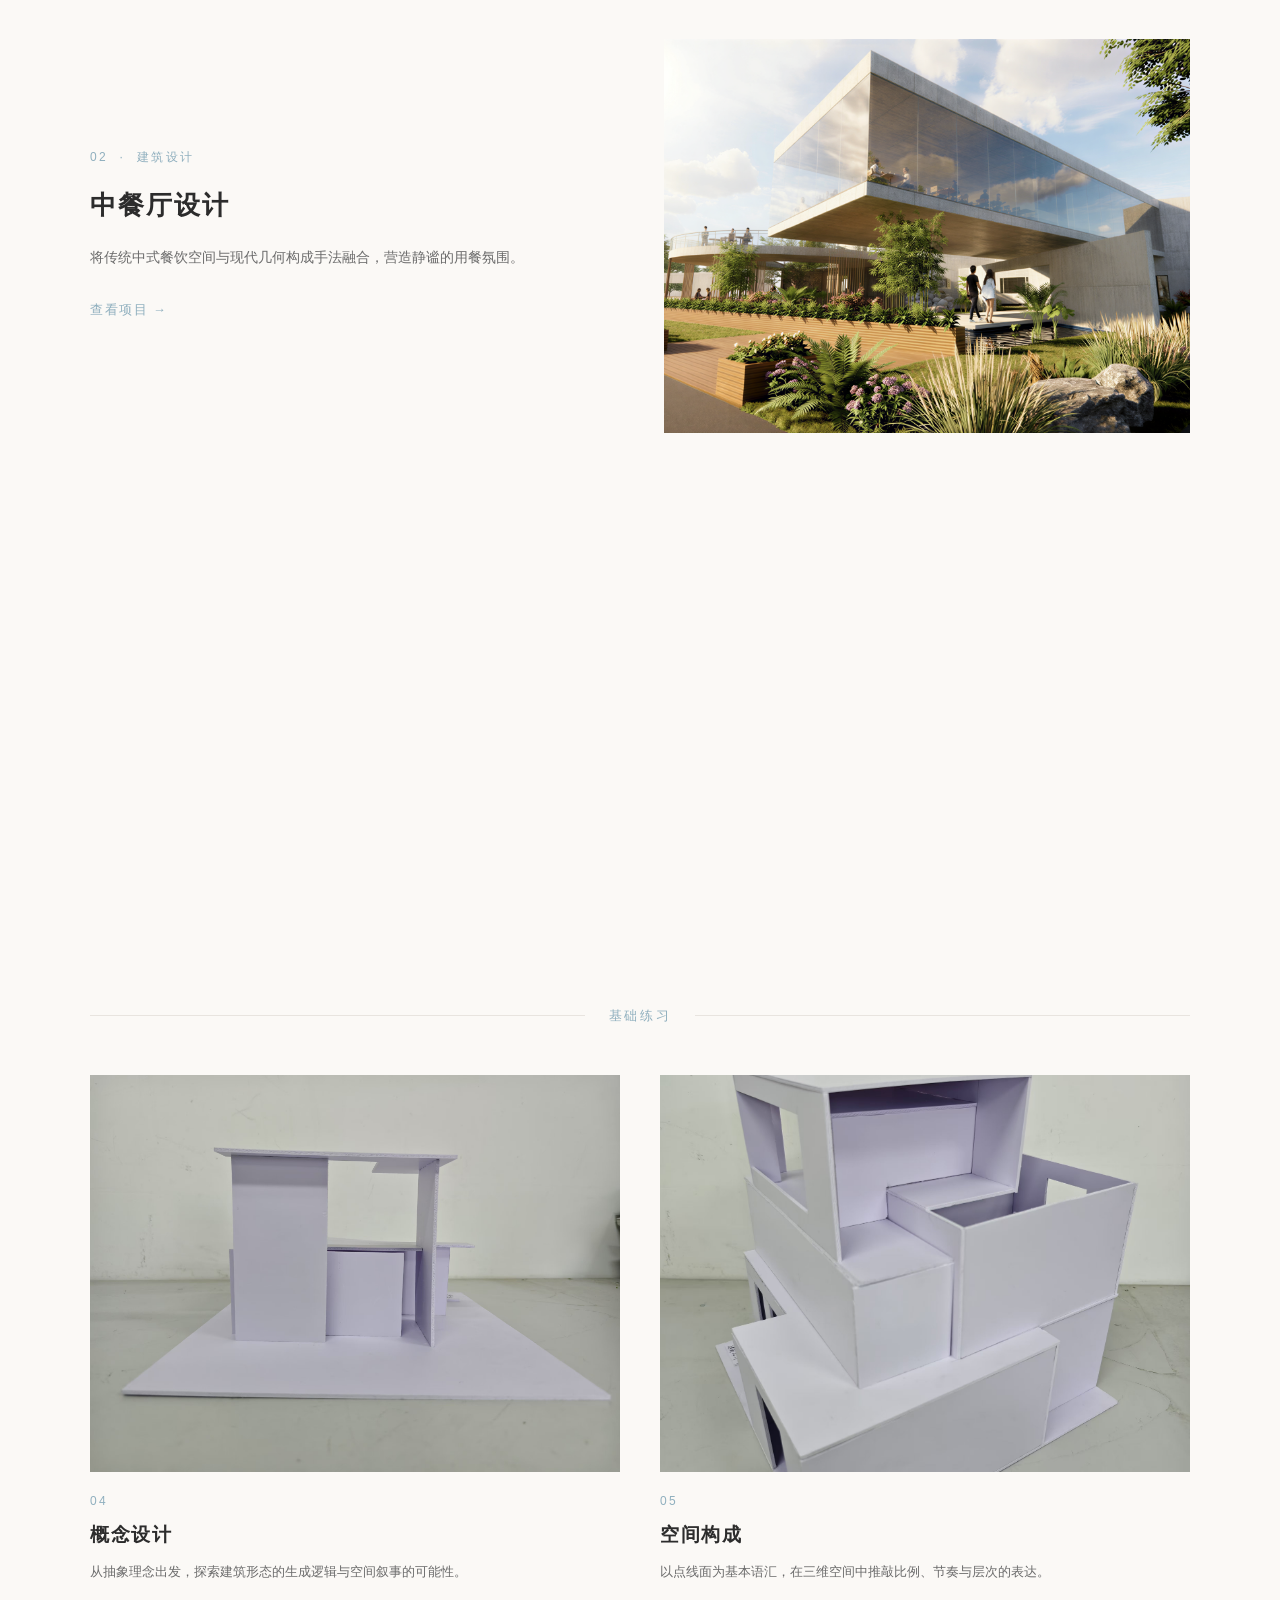
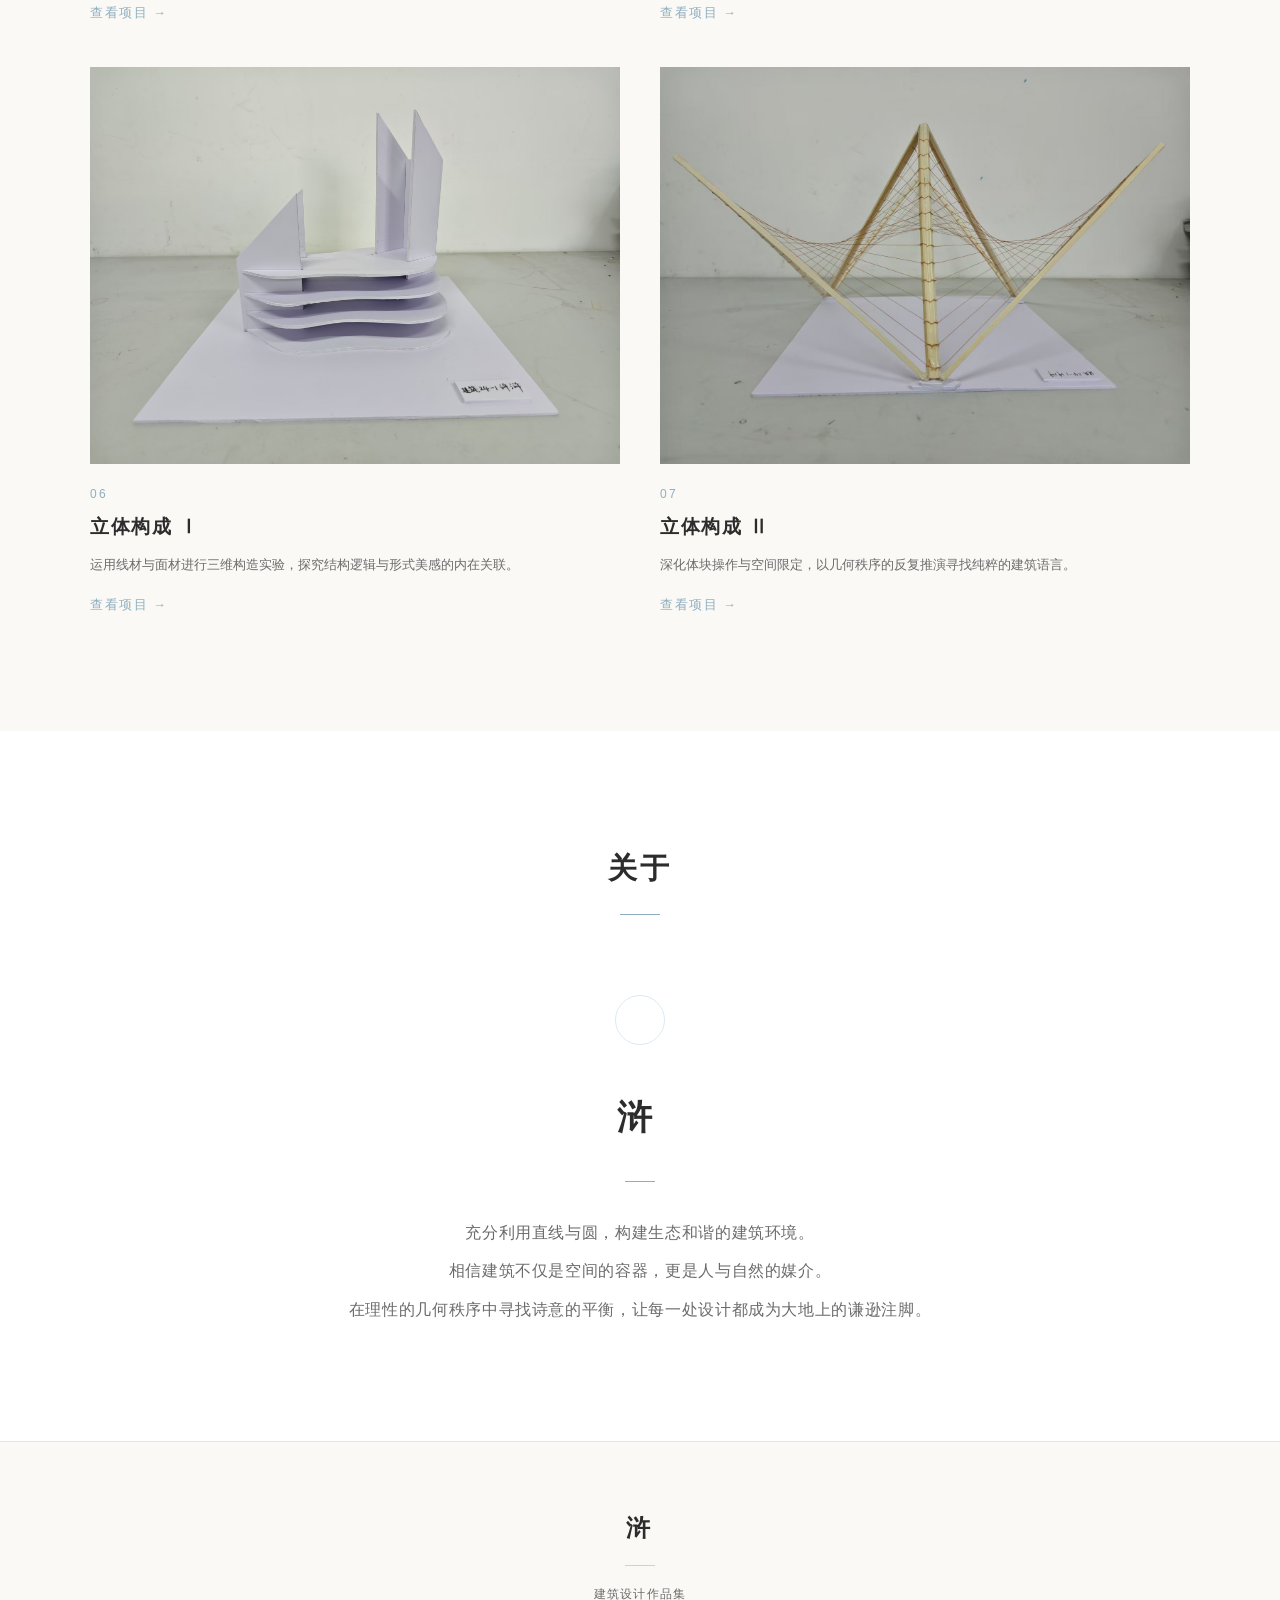
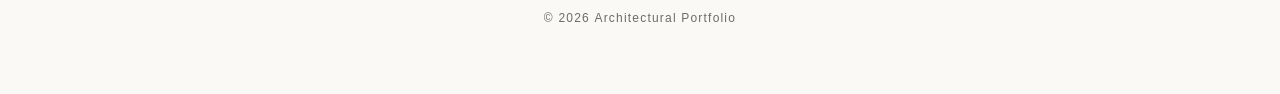
==== commit e343af8d: "审美全面升级：系统字体、项目分层、首屏个性化、2x2基础练习网格、页面过渡动画" ====
--- a/index.html
+++ b/index.html
@@ -22,11 +22,11 @@
 
   <!-- 首屏大图 -->
   <section class="hero" id="hero">
-    <img src="images/hero.jpg" alt="美国国家美术馆东馆 — 贝聿铭作品" class="hero-image" id="heroImg">
+    <img src="images/hero.jpg" alt="建筑作品集" class="hero-image" id="heroImg">
     <div class="hero-overlay"></div>
     <div class="hero-content">
-      <h1 class="hero-title">建筑作品集</h1>
-      <p class="hero-subtitle">ARCHITECTURAL PORTFOLIO</p>
+      <h1 class="hero-title">浒</h1>
+      <p class="hero-subtitle">建筑设计作品集 &nbsp;/&nbsp; ARCHITECTURAL PORTFOLIO</p>
     </div>
     <div class="hero-scroll" id="heroScroll">滚动探索 ↓</div>
   </section>
@@ -38,97 +38,93 @@
       <span class="section-line"></span>
     </div>
 
+    <!-- ===== 建筑设计 ===== -->
     <div class="projects-grid">
 
-      <!-- 项目一：别墅 -->
       <a href="villa.html" class="project-card fade-in">
         <div class="project-image-wrap">
           <img src="images/villa/thumb.jpg" alt="别墅设计">
         </div>
         <div class="project-info">
-          <p class="project-number">01</p>
+          <p class="project-number">01 &nbsp;·&nbsp; 建筑设计</p>
           <h3 class="project-name">别墅设计</h3>
           <p class="project-desc">以现代简约为基调，在模块化布局与自然材质中实现建筑与景观的共生融合。</p>
           <span class="project-link">查看项目 →</span>
         </div>
       </a>
 
-      <!-- 项目二：餐厅 -->
-      <a href="restaurant.html" class="project-card fade-in">
+      <a href="restaurant.html" class="project-card reverse fade-in">
         <div class="project-image-wrap">
           <img src="images/restaurant/thumb.jpg" alt="中餐厅设计">
         </div>
         <div class="project-info">
-          <p class="project-number">02</p>
+          <p class="project-number">02 &nbsp;·&nbsp; 建筑设计</p>
           <h3 class="project-name">中餐厅设计</h3>
           <p class="project-desc">将传统中式餐饮空间与现代几何构成手法融合，营造静谧的用餐氛围。</p>
           <span class="project-link">查看项目 →</span>
         </div>
       </a>
 
-      <!-- 项目三：社区活动中心 -->
       <a href="community.html" class="project-card fade-in">
         <div class="project-image-wrap">
           <img src="images/community/thumb.jpg" alt="社区活动中心">
         </div>
         <div class="project-info">
-          <p class="project-number">03</p>
+          <p class="project-number">03 &nbsp;·&nbsp; 建筑设计</p>
           <h3 class="project-name">社区活动中心</h3>
           <p class="project-desc">以开放的圆形庭院为核心，打造连接人与人、人与自然的社区共享空间。</p>
           <span class="project-link">查看项目 →</span>
         </div>
       </a>
 
-      <!-- 模块四：概念设计 -->
-      <a href="concept.html" class="project-card fade-in">
+    </div>
+
+    <!-- ===== 分区标题 ===== -->
+    <div class="category-divider">
+      <span>基础练习</span>
+    </div>
+
+    <!-- ===== 基础练习 2x2 网格 ===== -->
+    <div class="exercise-grid" style="margin-top: 3rem;">
+
+      <a href="concept.html" class="exercise-card fade-in">
         <div class="project-image-wrap">
-          <img src="images/concept/thumb.jpg" alt="概念设计">
+          <img src="images/concept/thumb.jpg" alt="概念设计" loading="lazy">
         </div>
-        <div class="project-info">
-          <p class="project-number">04</p>
-          <h3 class="project-name">概念设计</h3>
-          <p class="project-desc">从抽象理念出发，探索建筑形态的生成逻辑与空间叙事的可能性。</p>
-          <span class="project-link">查看项目 →</span>
-        </div>
+        <p class="project-number">04</p>
+        <h3 class="project-name">概念设计</h3>
+        <p class="project-desc">从抽象理念出发，探索建筑形态的生成逻辑与空间叙事的可能性。</p>
+        <span class="project-link">查看项目 →</span>
       </a>
 
-      <!-- 模块五：空间构成 -->
-      <a href="spatial.html" class="project-card fade-in">
+      <a href="spatial.html" class="exercise-card fade-in">
         <div class="project-image-wrap">
-          <img src="images/spatial/thumb.jpg" alt="空间构成">
+          <img src="images/spatial/thumb.jpg" alt="空间构成" loading="lazy">
         </div>
-        <div class="project-info">
-          <p class="project-number">05</p>
-          <h3 class="project-name">空间构成</h3>
-          <p class="project-desc">以点线面为基本语汇，在三维空间中推敲比例、节奏与层次的表达。</p>
-          <span class="project-link">查看项目 →</span>
-        </div>
+        <p class="project-number">05</p>
+        <h3 class="project-name">空间构成</h3>
+        <p class="project-desc">以点线面为基本语汇，在三维空间中推敲比例、节奏与层次的表达。</p>
+        <span class="project-link">查看项目 →</span>
       </a>
 
-      <!-- 模块六：立体构成 Ⅰ -->
-      <a href="solid1.html" class="project-card fade-in">
+      <a href="solid1.html" class="exercise-card fade-in">
         <div class="project-image-wrap">
-          <img src="images/solid1/thumb.jpg" alt="立体构成 Ⅰ">
+          <img src="images/solid1/thumb.jpg" alt="立体构成 Ⅰ" loading="lazy">
         </div>
-        <div class="project-info">
-          <p class="project-number">06</p>
-          <h3 class="project-name">立体构成 Ⅰ</h3>
-          <p class="project-desc">运用线材与面材进行三维构造实验，探究结构逻辑与形式美感的内在关联。</p>
-          <span class="project-link">查看项目 →</span>
-        </div>
+        <p class="project-number">06</p>
+        <h3 class="project-name">立体构成 Ⅰ</h3>
+        <p class="project-desc">运用线材与面材进行三维构造实验，探究结构逻辑与形式美感的内在关联。</p>
+        <span class="project-link">查看项目 →</span>
       </a>
 
-      <!-- 模块七：立体构成 Ⅱ -->
-      <a href="solid2.html" class="project-card fade-in">
+      <a href="solid2.html" class="exercise-card fade-in">
         <div class="project-image-wrap">
-          <img src="images/solid2/thumb.jpg" alt="立体构成 Ⅱ">
+          <img src="images/solid2/thumb.jpg" alt="立体构成 Ⅱ" loading="lazy">
         </div>
-        <div class="project-info">
-          <p class="project-number">07</p>
-          <h3 class="project-name">立体构成 Ⅱ</h3>
-          <p class="project-desc">深化体块操作与空间限定，以几何秩序的反复推演寻找纯粹的建筑语言。</p>
-          <span class="project-link">查看项目 →</span>
-        </div>
+        <p class="project-number">07</p>
+        <h3 class="project-name">立体构成 Ⅱ</h3>
+        <p class="project-desc">深化体块操作与空间限定，以几何秩序的反复推演寻找纯粹的建筑语言。</p>
+        <span class="project-link">查看项目 →</span>
       </a>
 
     </div>
@@ -152,7 +148,12 @@
 
   <!-- 页脚 -->
   <footer class="footer">
-    <p class="footer-text">© 2026 浒 &nbsp;—&nbsp; Architectural Portfolio</p>
+    <p class="footer-top">浒</p>
+    <div class="footer-divider"></div>
+    <p class="footer-text">
+      建筑设计作品集<br>
+      © 2026 Architectural Portfolio
+    </p>
   </footer>
 
   <button class="scroll-top" aria-label="回到顶部"></button>
--- a/css/style.css
+++ b/css/style.css
@@ -1,7 +1,5 @@
-/* ===== 日系极简 建筑作品集 ===== */
-/* 浒 — Architectural Portfolio */
-
-@import url('https://fonts.googleapis.com/css2?family=Noto+Sans+SC:wght@300;400;500&family=Noto+Serif+SC:wght@400;600;700&display=swap');
+/* ===== 浒 · 建筑作品集 ===== */
+/* 日系极简风格 */
 
 :root {
   --white: #FFFFFF;
@@ -15,11 +13,7 @@
   --transition: 0.4s cubic-bezier(0.25, 0.46, 0.45, 0.94);
 }
 
-* {
-  margin: 0;
-  padding: 0;
-  box-sizing: border-box;
-}
+* { margin: 0; padding: 0; box-sizing: border-box; }
 
 html {
   scroll-behavior: smooth;
@@ -27,19 +21,23 @@
 }
 
 body {
-  font-family: 'Noto Sans SC', -apple-system, 'Microsoft YaHei', sans-serif;
+  font-family: "PingFang SC", "Hiragino Sans GB", "Microsoft YaHei", "Source Han Sans SC", sans-serif;
   color: var(--text);
   background: var(--white);
   line-height: 1.8;
   -webkit-font-smoothing: antialiased;
+  animation: pageIn 0.5s ease;
+}
+
+@keyframes pageIn {
+  from { opacity: 0; transform: translateY(6px); }
+  to   { opacity: 1; transform: translateY(0); }
 }
 
 /* ===== 导航 ===== */
 .nav {
   position: fixed;
-  top: 0;
-  left: 0;
-  right: 0;
+  top: 0; left: 0; right: 0;
   z-index: 100;
   padding: 1.5rem 4rem;
   display: flex;
@@ -56,9 +54,8 @@
 }
 
 .nav-logo {
-  font-family: 'Noto Serif SC', serif;
+  font-weight: 700;
   font-size: 1.5rem;
-  font-weight: 700;
   letter-spacing: 0.15em;
   color: var(--text);
   text-decoration: none;
@@ -74,49 +71,38 @@
   text-decoration: none;
   color: var(--text);
   font-size: 0.85rem;
-  font-weight: 400;
   letter-spacing: 0.08em;
+  padding-bottom: 4px;
   position: relative;
-  padding-bottom: 4px;
 }
 
 .nav-links a::after {
   content: '';
   position: absolute;
-  bottom: 0;
-  left: 0;
-  width: 0;
-  height: 1px;
+  bottom: 0; left: 0;
+  width: 0; height: 1px;
   background: var(--blue-gray);
   transition: width var(--transition);
 }
 
-.nav-links a:hover::after {
-  width: 100%;
-}
-
-/* ===== 首屏大图 ===== */
+.nav-links a:hover::after { width: 100%; }
+
+/* ===== 首屏 ===== */
 .hero {
   position: relative;
-  width: 100%;
-  height: 100vh;
+  width: 100%; height: 100vh;
   overflow: hidden;
 }
 
 .hero-image {
-  width: 100%;
-  height: 100%;
+  width: 100%; height: 100%;
   object-fit: cover;
   animation: heroZoom 1.6s ease-out;
 }
 
 @keyframes heroZoom {
-  from {
-    transform: scale(1.08);
-  }
-  to {
-    transform: scale(1);
-  }
+  from { transform: scale(1.08); }
+  to   { transform: scale(1); }
 }
 
 .hero-overlay {
@@ -124,52 +110,39 @@
   inset: 0;
   background: linear-gradient(
     to bottom,
-    rgba(0, 0, 0, 0.15) 0%,
-    rgba(0, 0, 0, 0.05) 40%,
-    rgba(0, 0, 0, 0.3) 100%
+    rgba(0,0,0,0.12) 0%,
+    rgba(0,0,0,0.03) 45%,
+    rgba(0,0,0,0.25) 100%
   );
 }
 
 .hero-content {
   position: absolute;
-  bottom: 12%;
-  left: 4rem;
+  bottom: 12%; left: 4rem;
   color: #fff;
 }
 
 .hero-title {
-  font-family: 'Noto Serif SC', serif;
-  font-size: 3.2rem;
+  font-size: 4rem;
   font-weight: 700;
-  letter-spacing: 0.12em;
-  line-height: 1.3;
-  text-shadow: 0 2px 20px rgba(0, 0, 0, 0.2);
+  letter-spacing: 0.2em;
+  line-height: 1.2;
+  text-shadow: 0 2px 30px rgba(0,0,0,0.25);
 }
 
 .hero-subtitle {
-  margin-top: 0.8rem;
-  font-size: 0.95rem;
+  margin-top: 0.6rem;
+  font-size: 0.9rem;
   font-weight: 300;
-  letter-spacing: 0.2em;
-  opacity: 0.85;
-}
-
-.hero-caption {
-  position: absolute;
-  bottom: 2.5rem;
-  right: 2.5rem;
-  color: rgba(255, 255, 255, 0.75);
-  font-family: 'Noto Serif SC', serif;
-  font-size: 0.8rem;
-  letter-spacing: 0.08em;
+  letter-spacing: 0.25em;
+  opacity: 0.8;
 }
 
 .hero-scroll {
   position: absolute;
-  bottom: 2rem;
-  left: 50%;
+  bottom: 2rem; left: 50%;
   transform: translateX(-50%);
-  color: rgba(255, 255, 255, 0.7);
+  color: rgba(255,255,255,0.65);
   font-size: 0.7rem;
   letter-spacing: 0.15em;
   animation: scrollBounce 2s ease-in-out infinite;
@@ -177,8 +150,8 @@
 }
 
 @keyframes scrollBounce {
-  0%, 100% { transform: translateX(-50%) translateY(0); opacity: 0.7; }
-  50% { transform: translateX(-50%) translateY(8px); opacity: 0.4; }
+  0%, 100% { transform: translateX(-50%) translateY(0); opacity: 0.65; }
+  50%      { transform: translateX(-50%) translateY(8px); opacity: 0.35; }
 }
 
 /* ===== 区块通用 ===== */
@@ -192,22 +165,27 @@
 }
 
 .section-title {
-  font-family: 'Noto Serif SC', serif;
   font-size: 1.8rem;
   font-weight: 600;
   letter-spacing: 0.1em;
-  color: var(--text);
 }
 
 .section-line {
   display: block;
-  width: 40px;
-  height: 1px;
+  width: 40px; height: 1px;
   background: var(--blue-gray);
   margin: 1.2rem auto 0;
 }
 
-/* ===== 项目列表 ===== */
+.section-subtitle {
+  display: block;
+  font-size: 0.8rem;
+  color: var(--blue-gray);
+  letter-spacing: 0.15em;
+  margin-top: 0.4rem;
+}
+
+/* ===== 项目列表（左右交替） ===== */
 .projects {
   background: var(--cream);
 }
@@ -225,43 +203,46 @@
   grid-template-columns: 1fr 1fr;
   gap: 3rem;
   align-items: center;
-  cursor: pointer;
   text-decoration: none;
   color: var(--text);
-}
-
-.project-card:nth-child(even) {
-  direction: rtl;
-}
-
-.project-card:nth-child(even) .project-info {
-  direction: ltr;
-}
+  transition: transform 0.4s ease;
+}
+
+.project-card:hover { transform: translateY(-4px); }
+
+/* 偶数项：图右文左 */
+.project-card.reverse .project-image-wrap { order: 2; }
+.project-card.reverse .project-info        { order: 1; }
 
 .project-image-wrap {
   position: relative;
   overflow: hidden;
   aspect-ratio: 4 / 3;
-  direction: ltr;
+  order: 1;
 }
 
 .project-image-wrap img {
-  width: 100%;
-  height: 100%;
+  width: 100%; height: 100%;
   object-fit: cover;
-  transition: transform 0.6s cubic-bezier(0.25, 0.46, 0.45, 0.94);
-}
-
-.project-card:hover .project-image-wrap img {
-  transform: scale(1.04);
-}
-
-.project-info {
-  direction: ltr;
-}
+  transition: transform 0.6s cubic-bezier(0.25,0.46,0.45,0.94);
+}
+
+.project-card:hover .project-image-wrap img { transform: scale(1.04); }
+
+.project-image-wrap::after {
+  content: '';
+  position: absolute; inset: 0;
+  background: transparent;
+  transition: background 0.4s ease;
+}
+
+.project-card:hover .project-image-wrap::after {
+  background: rgba(0,0,0,0.03);
+}
+
+.project-info { order: 2; }
 
 .project-number {
-  font-family: 'Noto Serif SC', serif;
   font-size: 0.75rem;
   color: var(--blue-gray);
   letter-spacing: 0.2em;
@@ -269,7 +250,6 @@
 }
 
 .project-name {
-  font-family: 'Noto Serif SC', serif;
   font-size: 1.6rem;
   font-weight: 600;
   letter-spacing: 0.08em;
@@ -295,41 +275,110 @@
   transition: border-color var(--transition);
 }
 
-.project-card:hover .project-link {
-  border-bottom-color: var(--blue-gray);
-}
-
-/* ===== 关于我 ===== */
+.project-card:hover .project-link { border-bottom-color: var(--blue-gray); }
+
+/* ===== 分区标题 ===== */
+.category-divider {
+  display: flex;
+  align-items: center;
+  gap: 1.5rem;
+  max-width: 1100px;
+  margin: 0 auto;
+  padding-top: 6rem;
+}
+
+.category-divider::before,
+.category-divider::after {
+  content: '';
+  flex: 1;
+  height: 1px;
+  background: var(--border);
+}
+
+.category-divider span {
+  font-size: 0.8rem;
+  color: var(--blue-gray);
+  letter-spacing: 0.2em;
+  white-space: nowrap;
+}
+
+/* ===== 基础练习网格（2x2） ===== */
+.exercise-grid {
+  display: grid;
+  grid-template-columns: 1fr 1fr;
+  gap: 2.5rem;
+  max-width: 1100px;
+  margin: 0 auto;
+}
+
+.exercise-card {
+  text-decoration: none;
+  color: var(--text);
+  transition: transform 0.4s ease;
+}
+
+.exercise-card:hover { transform: translateY(-3px); }
+
+.exercise-card .project-image-wrap {
+  aspect-ratio: 4 / 3;
+  margin-bottom: 1.2rem;
+}
+
+.exercise-card .project-number {
+  margin-bottom: 0.3rem;
+}
+
+.exercise-card .project-name {
+  font-size: 1.2rem;
+  margin-bottom: 0.5rem;
+}
+
+.exercise-card .project-desc {
+  font-size: 0.82rem;
+  margin-bottom: 0.8rem;
+}
+
+/* ===== 关于 ===== */
 .about {
   background: var(--white);
 }
 
 .about-inner {
-  max-width: 720px;
+  max-width: 660px;
   margin: 0 auto;
   text-align: center;
+  position: relative;
+}
+
+/* 装饰圆 — 呼应"直线与圆"理念 */
+.about-inner::before {
+  content: '';
+  display: block;
+  width: 48px; height: 48px;
+  border: 1px solid var(--light-blue);
+  border-radius: 50%;
+  margin: 0 auto 2.5rem;
+  opacity: 0.6;
 }
 
 .about-name {
-  font-family: 'Noto Serif SC', serif;
   font-size: 2.2rem;
   font-weight: 700;
   letter-spacing: 0.3em;
-  margin-bottom: 1.5rem;
+  margin-bottom: 2rem;
 }
 
 .about-philosophy {
   font-size: 1rem;
   color: var(--text-light);
-  line-height: 2.2;
+  line-height: 2.4;
   letter-spacing: 0.04em;
 }
 
 .about-philosophy::before {
   content: '';
   display: block;
-  width: 30px;
-  height: 1px;
+  width: 30px; height: 1px;
   background: var(--blue-gray);
   margin: 0 auto 2rem;
 }
@@ -337,18 +386,33 @@
 /* ===== 页脚 ===== */
 .footer {
   background: var(--cream);
-  padding: 3rem 4rem;
+  padding: 4rem 2rem;
   text-align: center;
   border-top: 1px solid var(--border);
+}
+
+.footer-top {
+  font-size: 1.5rem;
+  font-weight: 700;
+  letter-spacing: 0.2em;
+  margin-bottom: 0.8rem;
+}
+
+.footer-divider {
+  width: 30px; height: 1px;
+  background: var(--blue-gray);
+  margin: 1rem auto;
+  opacity: 0.5;
 }
 
 .footer-text {
   font-size: 0.75rem;
   color: var(--text-light);
   letter-spacing: 0.1em;
-}
-
-/* ===== 项目详情页 ===== */
+  line-height: 2;
+}
+
+/* ===== 详情页 ===== */
 .detail-page {
   padding-top: 80px;
 }
@@ -377,7 +441,6 @@
 }
 
 .detail-title {
-  font-family: 'Noto Serif SC', serif;
   font-size: 2rem;
   font-weight: 700;
   letter-spacing: 0.1em;
@@ -393,7 +456,7 @@
 
 .detail-gallery {
   max-width: 1000px;
-  margin: 4rem auto;
+  margin: 4rem auto 5rem;
   padding: 0 2rem;
   display: flex;
   flex-direction: column;
@@ -403,14 +466,20 @@
 .detail-gallery img {
   width: 100%;
   display: block;
+  cursor: zoom-in;
   box-shadow: 0 2px 20px var(--shadow);
-}
-
-/* ===== 返回按钮 ===== */
+  transition: box-shadow 0.3s ease, transform 0.3s ease;
+}
+
+.detail-gallery img:hover {
+  box-shadow: 0 4px 30px rgba(0,0,0,0.08);
+  transform: translateY(-2px);
+}
+
+/* 返回按钮 — 改到右上角，避免与回到顶部冲突 */
 .back-link {
   position: fixed;
-  top: 1.5rem;
-  left: 2rem;
+  top: 1.5rem; right: 2rem;
   z-index: 100;
   display: flex;
   align-items: center;
@@ -420,14 +489,97 @@
   font-size: 0.8rem;
   letter-spacing: 0.1em;
   padding: 0.5rem 1rem;
-  background: rgba(255, 255, 255, 0.85);
+  background: rgba(255,255,255,0.85);
   backdrop-filter: blur(8px);
-  border-radius: 2px;
-}
-
-.back-link:hover {
-  background: rgba(255, 255, 255, 1);
-}
+  transition: background 0.2s ease;
+}
+
+.back-link:hover { background: rgba(255,255,255,1); }
+
+/* ===== 进度条 ===== */
+.progress-bar {
+  position: fixed;
+  top: 0; left: 0;
+  height: 2px;
+  background: var(--blue-gray);
+  z-index: 200;
+  transition: width 0.1s linear;
+}
+
+/* ===== 回到顶部 ===== */
+.scroll-top {
+  position: fixed;
+  bottom: 2rem; left: 2rem;
+  z-index: 99;
+  width: 42px; height: 42px;
+  border: 1px solid var(--border);
+  background: rgba(255,255,255,0.9);
+  backdrop-filter: blur(8px);
+  cursor: pointer;
+  display: flex;
+  align-items: center;
+  justify-content: center;
+  opacity: 0; visibility: hidden;
+  transition: opacity 0.3s ease, visibility 0.3s ease, transform 0.3s ease;
+  transform: translateY(10px);
+}
+
+.scroll-top.visible {
+  opacity: 1; visibility: visible;
+  transform: translateY(0);
+}
+
+.scroll-top:hover {
+  background: var(--white);
+  border-color: var(--blue-gray);
+}
+
+.scroll-top::before {
+  content: '';
+  display: block;
+  width: 8px; height: 8px;
+  border-left: 1px solid var(--text);
+  border-top: 1px solid var(--text);
+  transform: rotate(45deg) translateY(2px);
+}
+
+/* ===== 灯箱 ===== */
+.lightbox {
+  position: fixed; inset: 0;
+  z-index: 999;
+  background: rgba(0,0,0,0.92);
+  display: flex;
+  align-items: center;
+  justify-content: center;
+  opacity: 0; visibility: hidden;
+  transition: opacity 0.3s ease, visibility 0.3s ease;
+  cursor: zoom-out;
+}
+
+.lightbox.open { opacity: 1; visibility: visible; }
+
+.lightbox img {
+  max-width: 92vw; max-height: 92vh;
+  object-fit: contain;
+  cursor: default;
+  transform: scale(0.95);
+  transition: transform 0.3s ease;
+}
+
+.lightbox.open img { transform: scale(1); }
+
+.lightbox-close {
+  position: absolute;
+  top: 1.5rem; right: 2rem;
+  color: rgba(255,255,255,0.6);
+  font-size: 1.5rem;
+  cursor: pointer;
+  background: none; border: none;
+  padding: 0.5rem;
+  transition: color 0.2s ease;
+}
+
+.lightbox-close:hover { color: #fff; }
 
 /* ===== 渐入动画 ===== */
 .fade-in {
@@ -441,211 +593,51 @@
   transform: translateY(0);
 }
 
-/* ===== 滚动进度条 ===== */
-.progress-bar {
-  position: fixed;
-  top: 0;
-  left: 0;
-  height: 2px;
-  background: var(--blue-gray);
-  z-index: 200;
-  transition: width 0.1s linear;
-}
-
-/* ===== 回到顶部 ===== */
-.scroll-top {
-  position: fixed;
-  bottom: 2rem;
-  right: 2rem;
-  z-index: 99;
-  width: 42px;
-  height: 42px;
-  border: 1px solid var(--border);
-  background: rgba(255, 255, 255, 0.9);
-  backdrop-filter: blur(8px);
-  cursor: pointer;
-  display: flex;
-  align-items: center;
-  justify-content: center;
-  opacity: 0;
-  visibility: hidden;
-  transition: opacity 0.3s ease, visibility 0.3s ease, transform 0.3s ease;
-  transform: translateY(10px);
-}
-
-.scroll-top.visible {
-  opacity: 1;
-  visibility: visible;
-  transform: translateY(0);
-}
-
-.scroll-top:hover {
-  background: var(--white);
-  border-color: var(--blue-gray);
-}
-
-.scroll-top::before {
-  content: '';
-  display: block;
-  width: 8px;
-  height: 8px;
-  border-left: 1px solid var(--text);
-  border-top: 1px solid var(--text);
-  transform: rotate(45deg) translateY(2px);
-}
-
-/* ===== 灯箱 ===== */
-.lightbox {
-  position: fixed;
-  inset: 0;
-  z-index: 999;
-  background: rgba(0, 0, 0, 0.92);
-  display: flex;
-  align-items: center;
-  justify-content: center;
-  opacity: 0;
-  visibility: hidden;
-  transition: opacity 0.3s ease, visibility 0.3s ease;
-  cursor: zoom-out;
-}
-
-.lightbox.open {
-  opacity: 1;
-  visibility: visible;
-}
-
-.lightbox img {
-  max-width: 92vw;
-  max-height: 92vh;
-  object-fit: contain;
-  cursor: default;
-  transform: scale(0.95);
-  transition: transform 0.3s ease;
-}
-
-.lightbox.open img {
-  transform: scale(1);
-}
-
-.lightbox-close {
-  position: absolute;
-  top: 1.5rem;
-  right: 2rem;
-  color: rgba(255, 255, 255, 0.6);
-  font-size: 1.5rem;
-  cursor: pointer;
-  background: none;
-  border: none;
-  padding: 0.5rem;
-  transition: color 0.2s ease;
-}
-
-.lightbox-close:hover {
-  color: #fff;
-}
-
-/* ===== 图片可点击提示 ===== */
-.detail-gallery img {
-  cursor: zoom-in;
-  transition: box-shadow 0.3s ease, transform 0.3s ease;
-}
-
-.detail-gallery img:hover {
-  box-shadow: 0 4px 30px rgba(0, 0, 0, 0.08);
-  transform: translateY(-2px);
-}
-
-/* ===== 项目卡片增强 ===== */
-.project-card {
-  transition: transform 0.4s ease;
-}
-
-.project-card:hover {
-  transform: translateY(-4px);
-}
-
-.project-image-wrap {
-  border-radius: 2px;
-}
-
-.project-image-wrap::after {
-  content: '';
-  position: absolute;
-  inset: 0;
-  background: rgba(0, 0, 0, 0);
-  transition: background 0.4s ease;
-}
-
-.project-card:hover .project-image-wrap::after {
-  background: rgba(0, 0, 0, 0.03);
-}
-
-/* ===== 图片懒加载占位 ===== */
+/* ===== 懒加载 ===== */
 img[loading="lazy"] {
   opacity: 0;
   transition: opacity 0.5s ease;
 }
 
-img[loading="lazy"].loaded {
-  opacity: 1;
-}
+img[loading="lazy"].loaded { opacity: 1; }
 
 /* ===== 响应式 ===== */
 @media (max-width: 768px) {
-  .nav {
-    padding: 1rem 1.5rem;
-  }
-  .nav.scrolled {
-    padding: 0.6rem 1.5rem;
-  }
-  .nav-links {
-    gap: 1.2rem;
-  }
-  .nav-links a {
-    font-size: 0.75rem;
-  }
-
-  .hero-content {
-    left: 1.5rem;
-  }
-  .hero-title {
-    font-size: 2rem;
-  }
-  .hero-subtitle {
-    font-size: 0.8rem;
-  }
-  .hero-caption {
-    bottom: 1.5rem;
-    right: 1.2rem;
-    font-size: 0.7rem;
-  }
-
-  .section {
-    padding: 4rem 1.5rem;
-  }
-  .section-title {
-    font-size: 1.4rem;
-  }
+  .nav { padding: 1rem 1.5rem; }
+  .nav.scrolled { padding: 0.6rem 1.5rem; }
+  .nav-links { gap: 1.2rem; }
+  .nav-links a { font-size: 0.75rem; }
+
+  .hero-content { left: 1.5rem; }
+  .hero-title { font-size: 2.4rem; }
+  .hero-subtitle { font-size: 0.75rem; }
+
+  .section { padding: 4rem 1.5rem; }
+  .section-title { font-size: 1.4rem; }
 
   .project-card {
     grid-template-columns: 1fr;
     gap: 1.5rem;
   }
-  .project-card:nth-child(even) {
-    direction: ltr;
+  .project-card.reverse .project-image-wrap,
+  .project-card .project-image-wrap { order: 0; }
+  .project-card.reverse .project-info,
+  .project-card .project-info { order: 0; }
+  .project-name { font-size: 1.3rem; }
+
+  .exercise-grid {
+    grid-template-columns: 1fr;
+    gap: 2rem;
   }
-  .project-name {
-    font-size: 1.3rem;
-  }
-
-  .about-name {
-    font-size: 1.6rem;
-  }
-  .about-philosophy {
-    font-size: 0.9rem;
-  }
-
-  .detail-title {
-    font-size: 1.5rem;
-  }
-}
+
+  .category-divider { padding-top: 3rem; }
+
+  .about-name { font-size: 1.6rem; }
+  .about-philosophy { font-size: 0.9rem; }
+
+  .detail-title { font-size: 1.5rem; }
+
+  .back-link { top: 0.8rem; right: 1rem; font-size: 0.7rem; }
+
+  .scroll-top { bottom: 1.5rem; left: 1.5rem; }
+}
